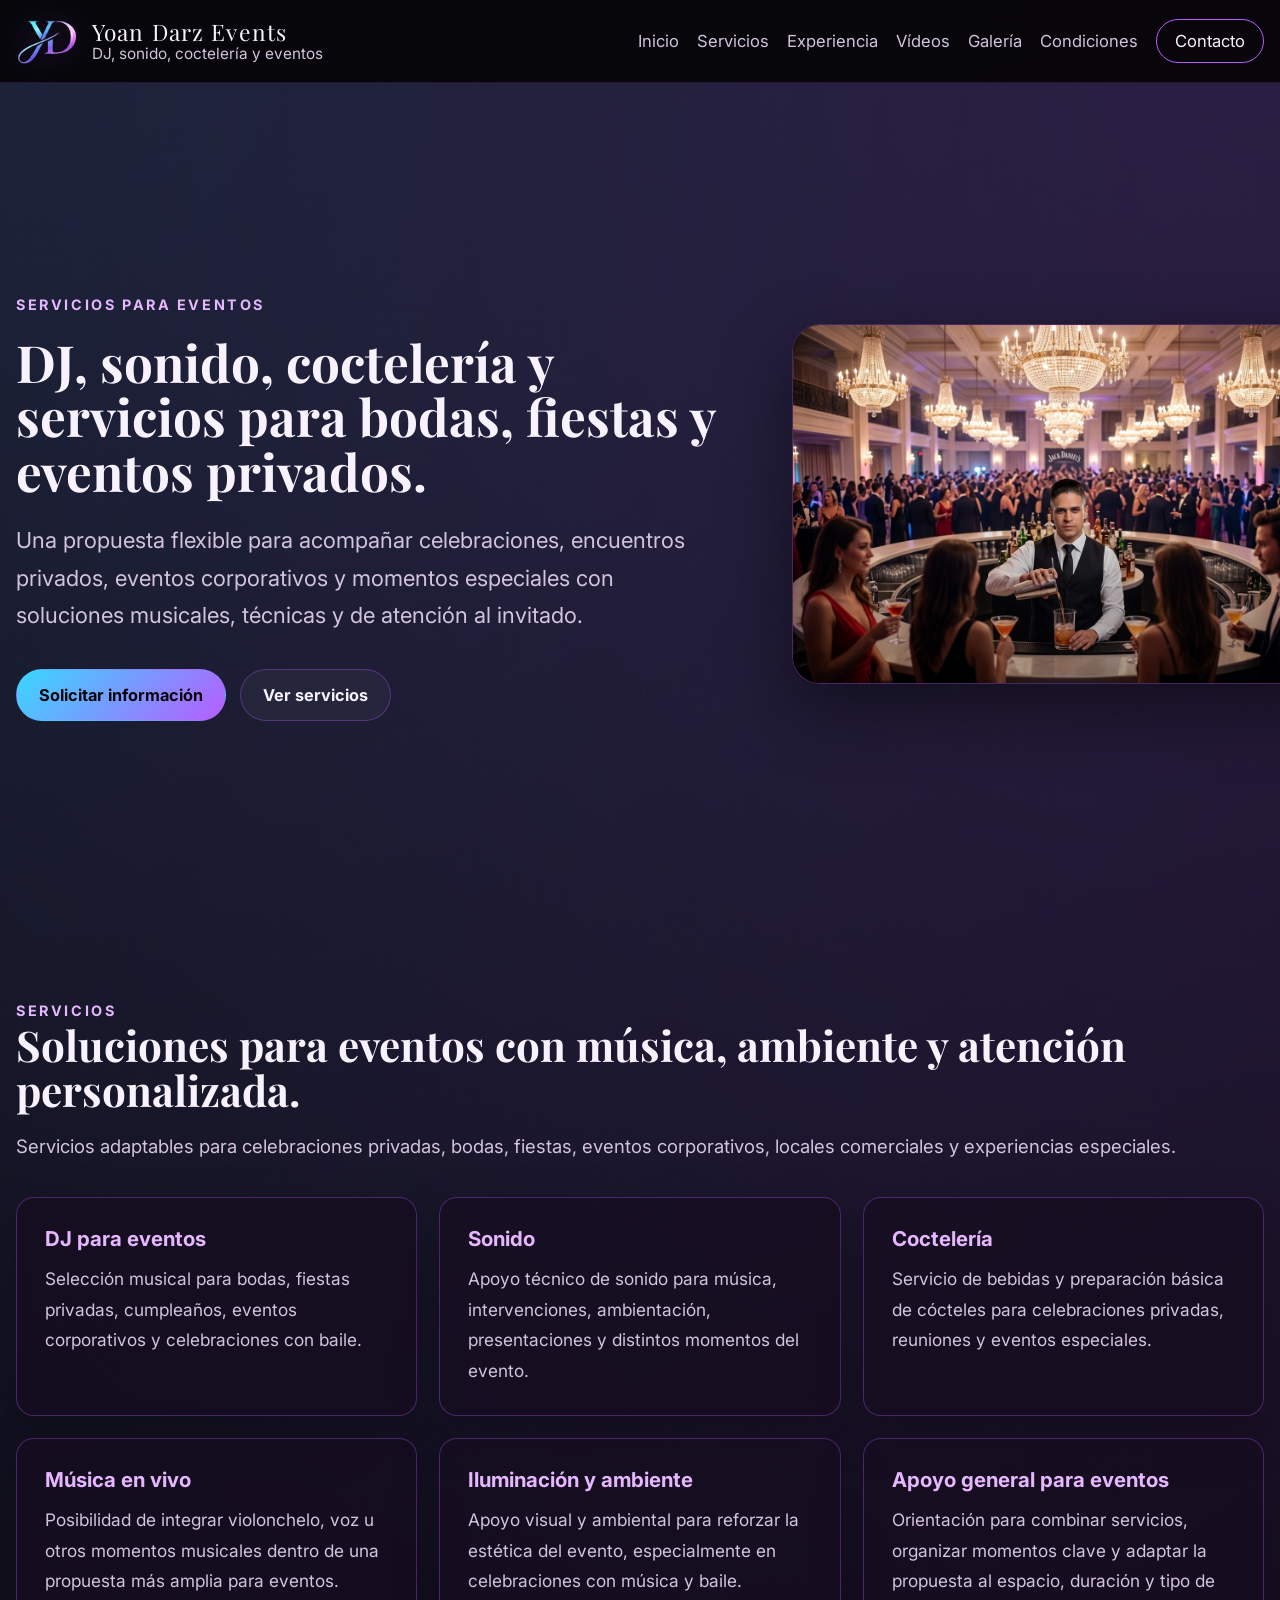
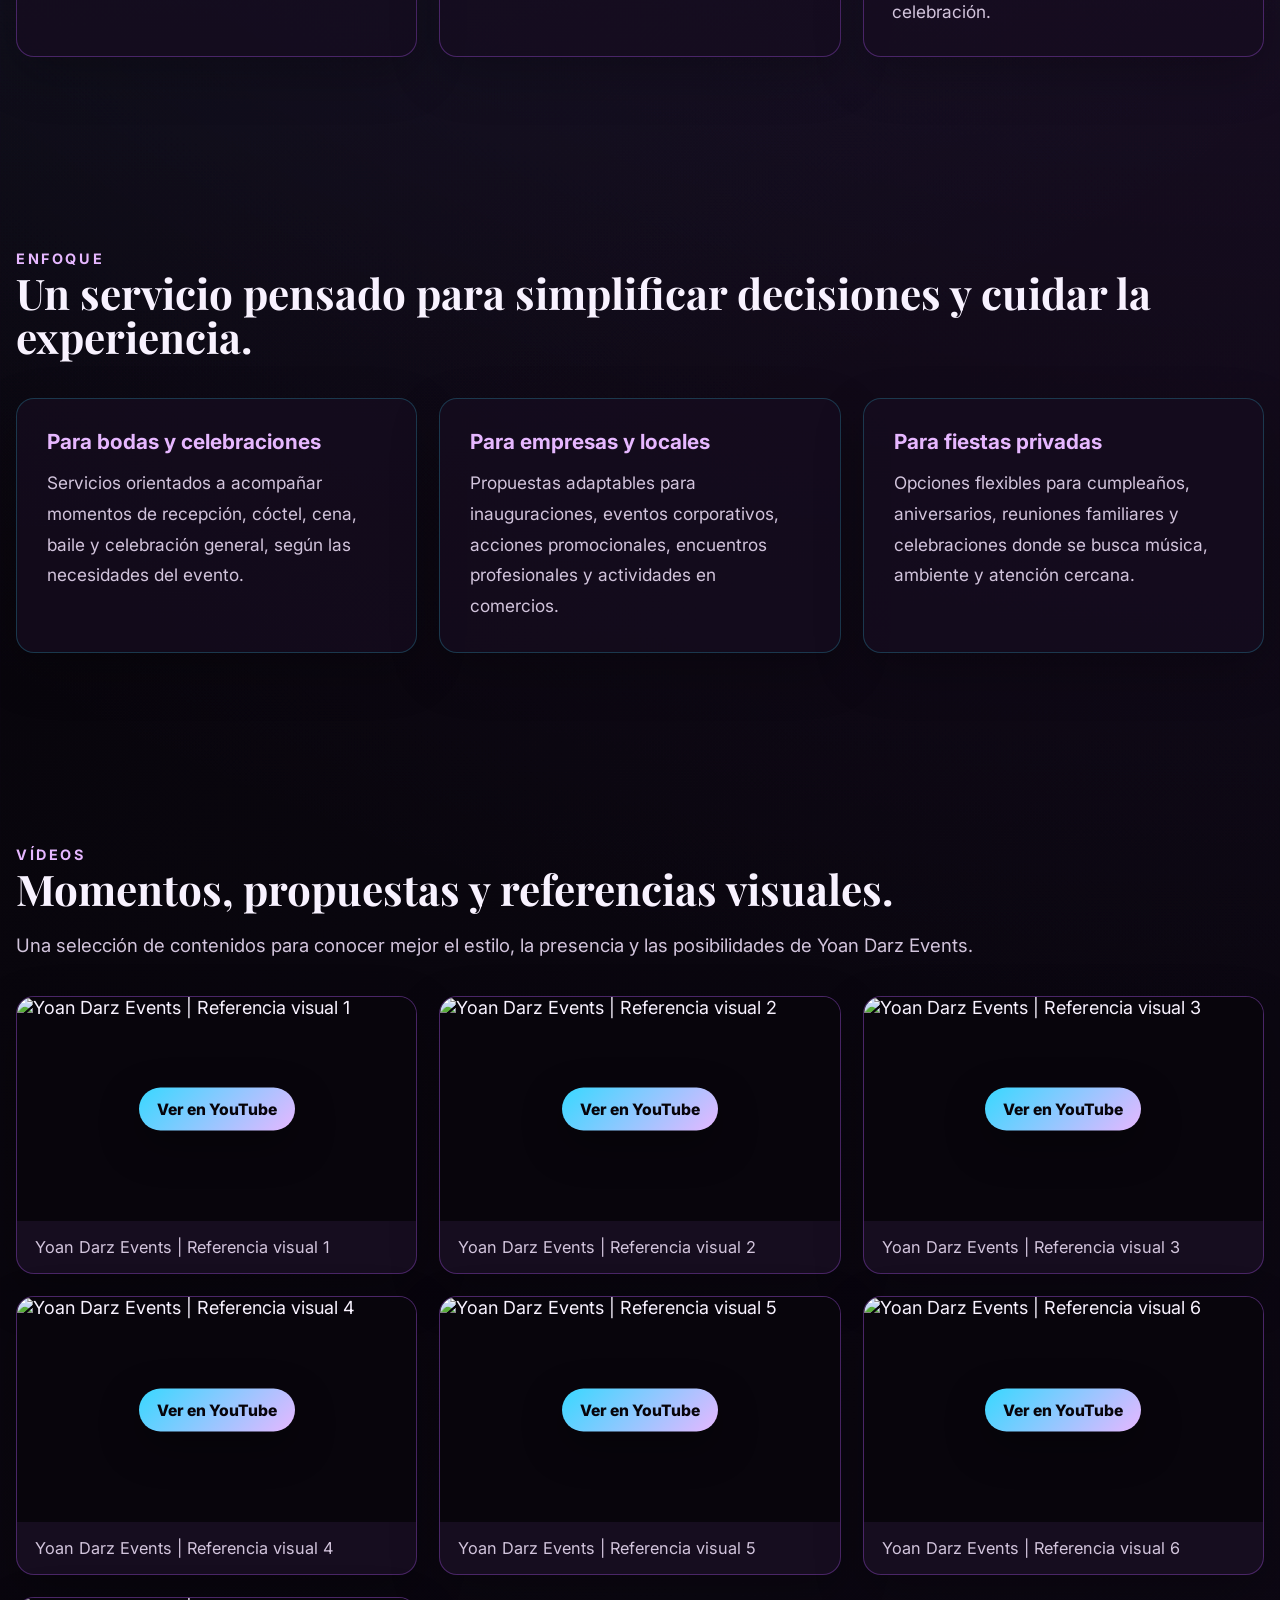
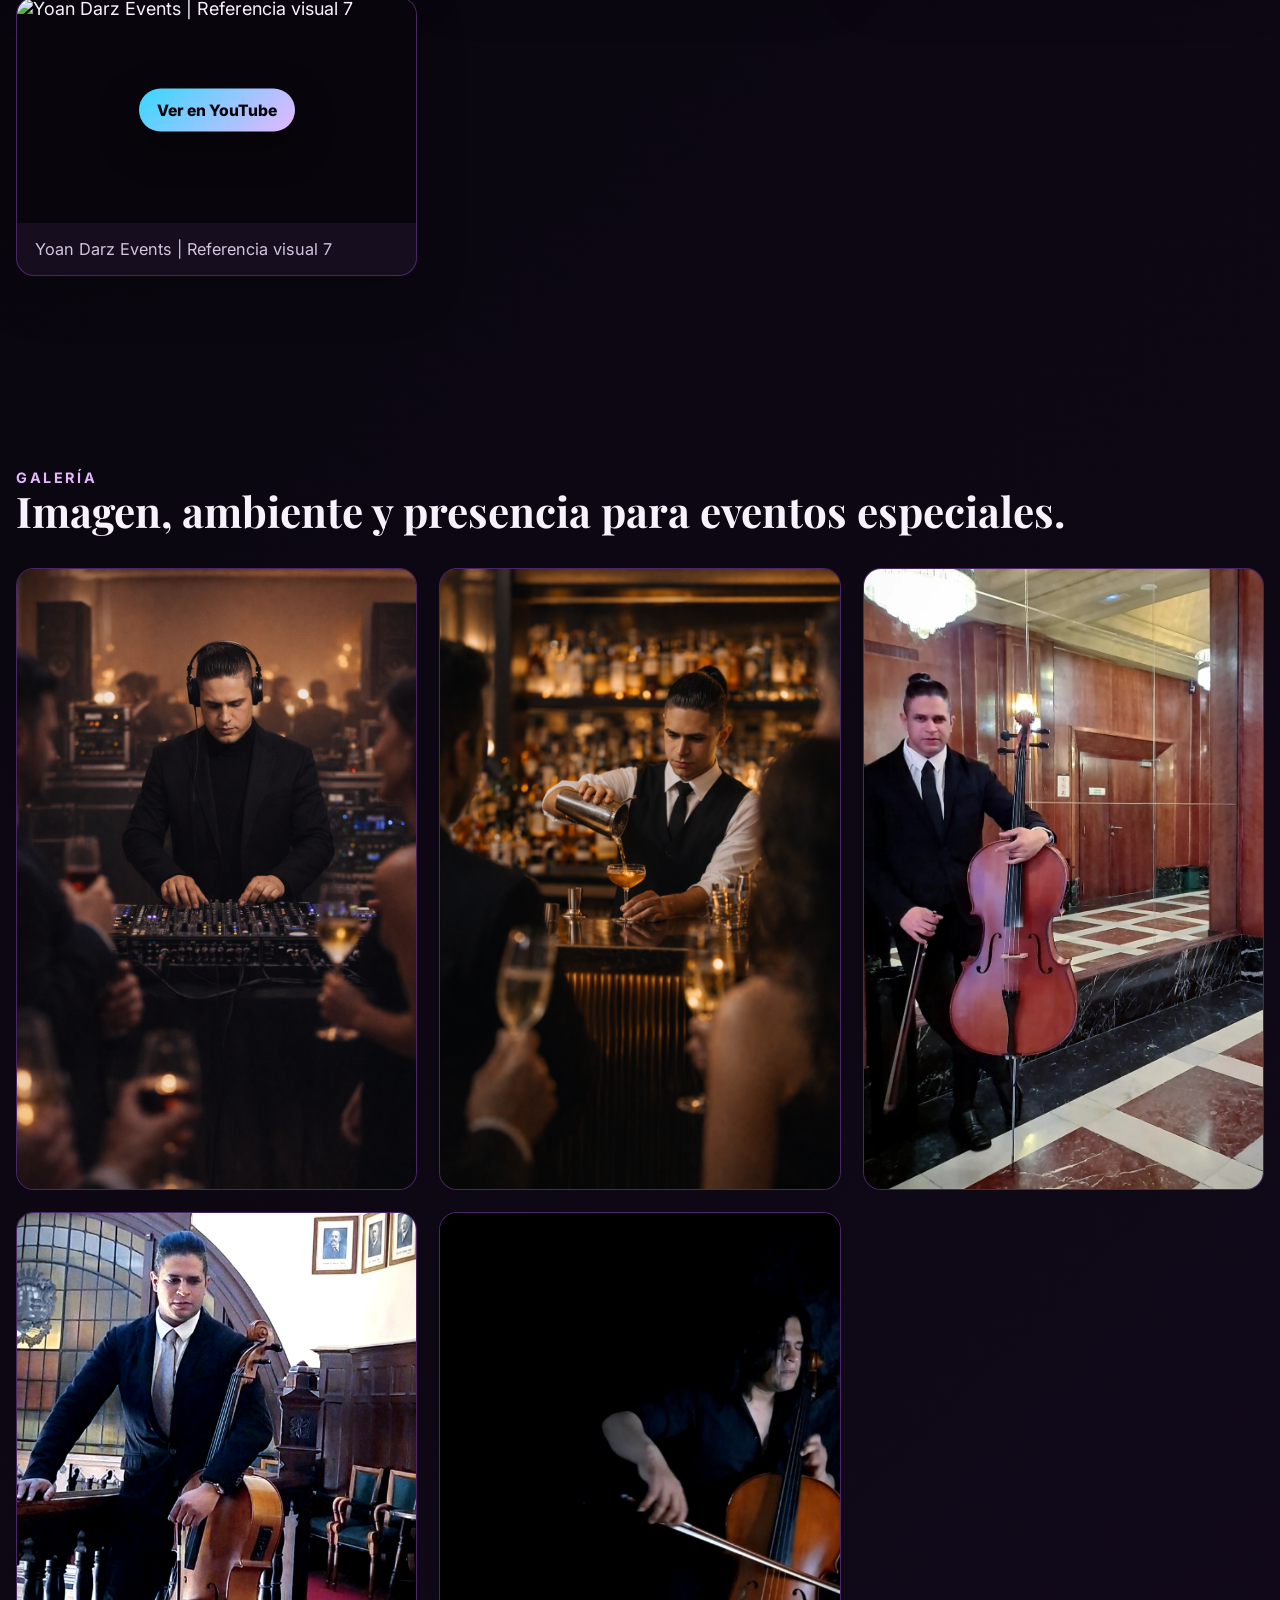
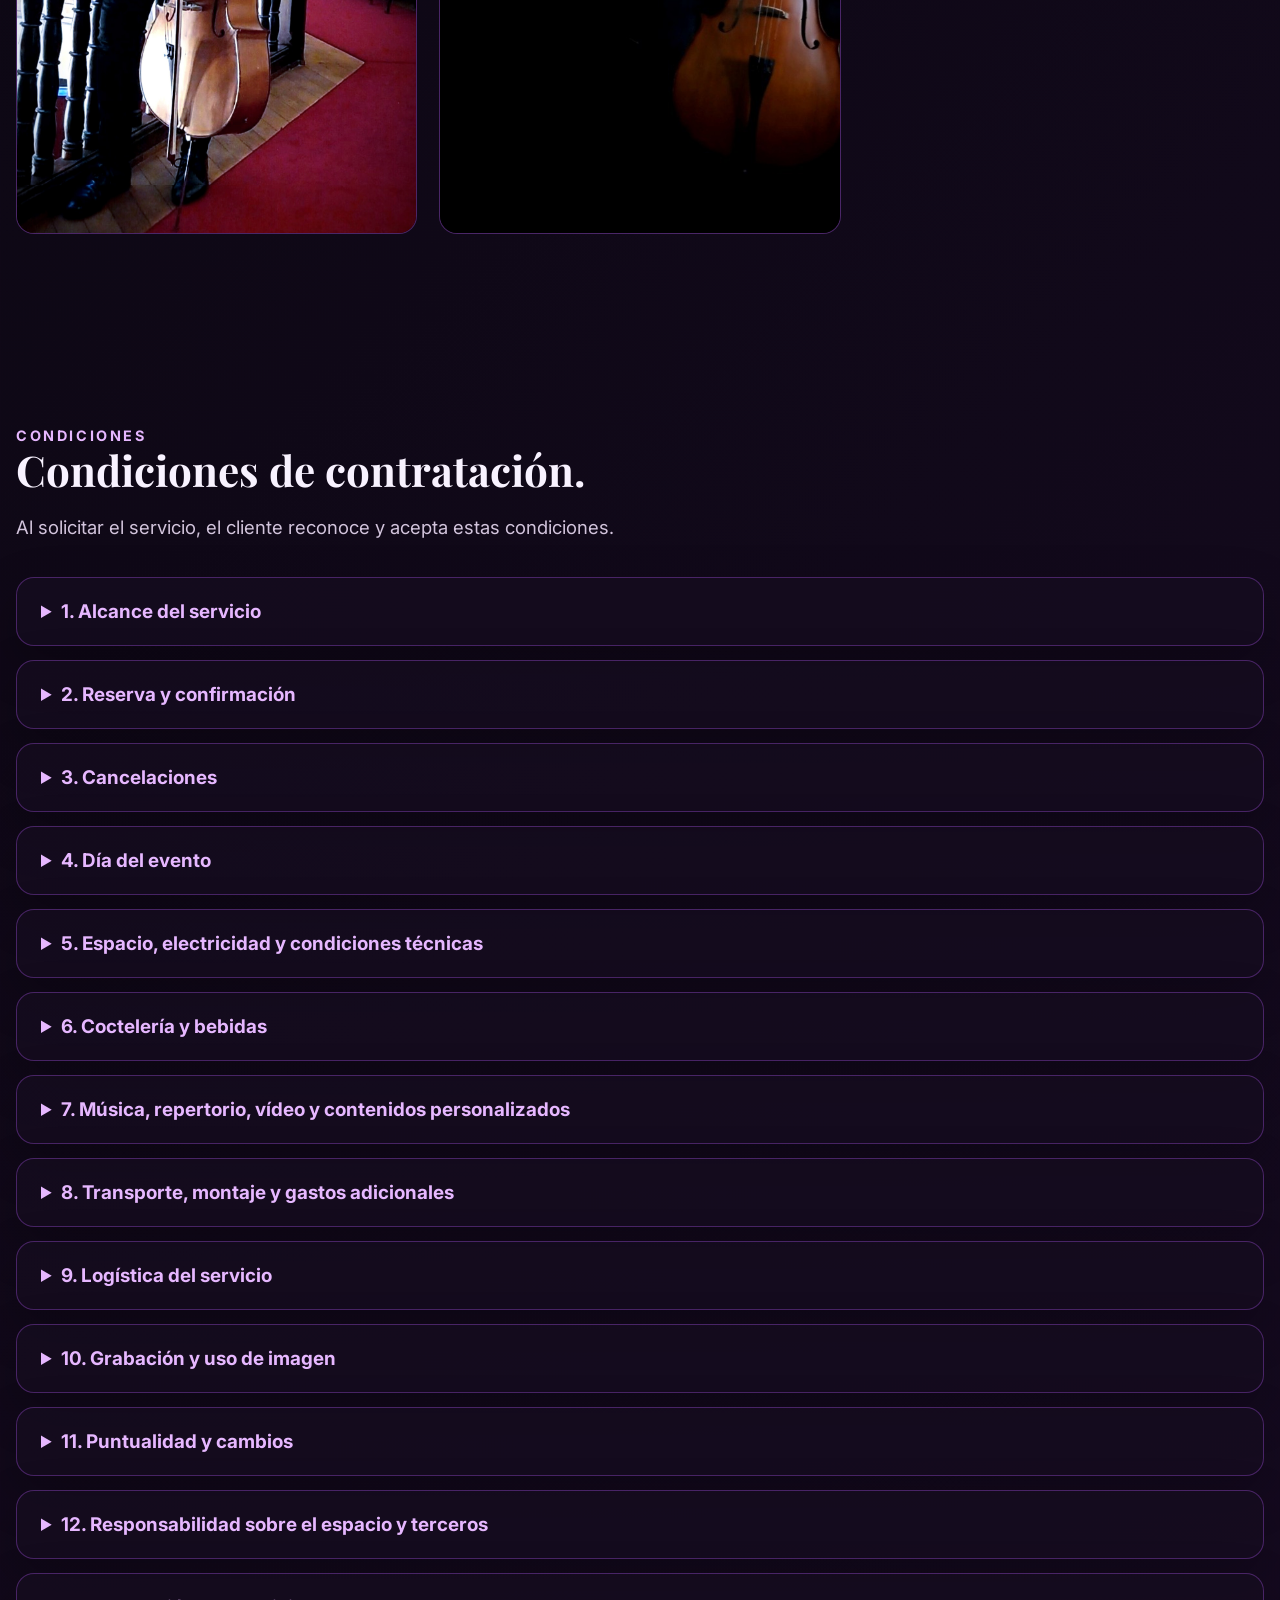
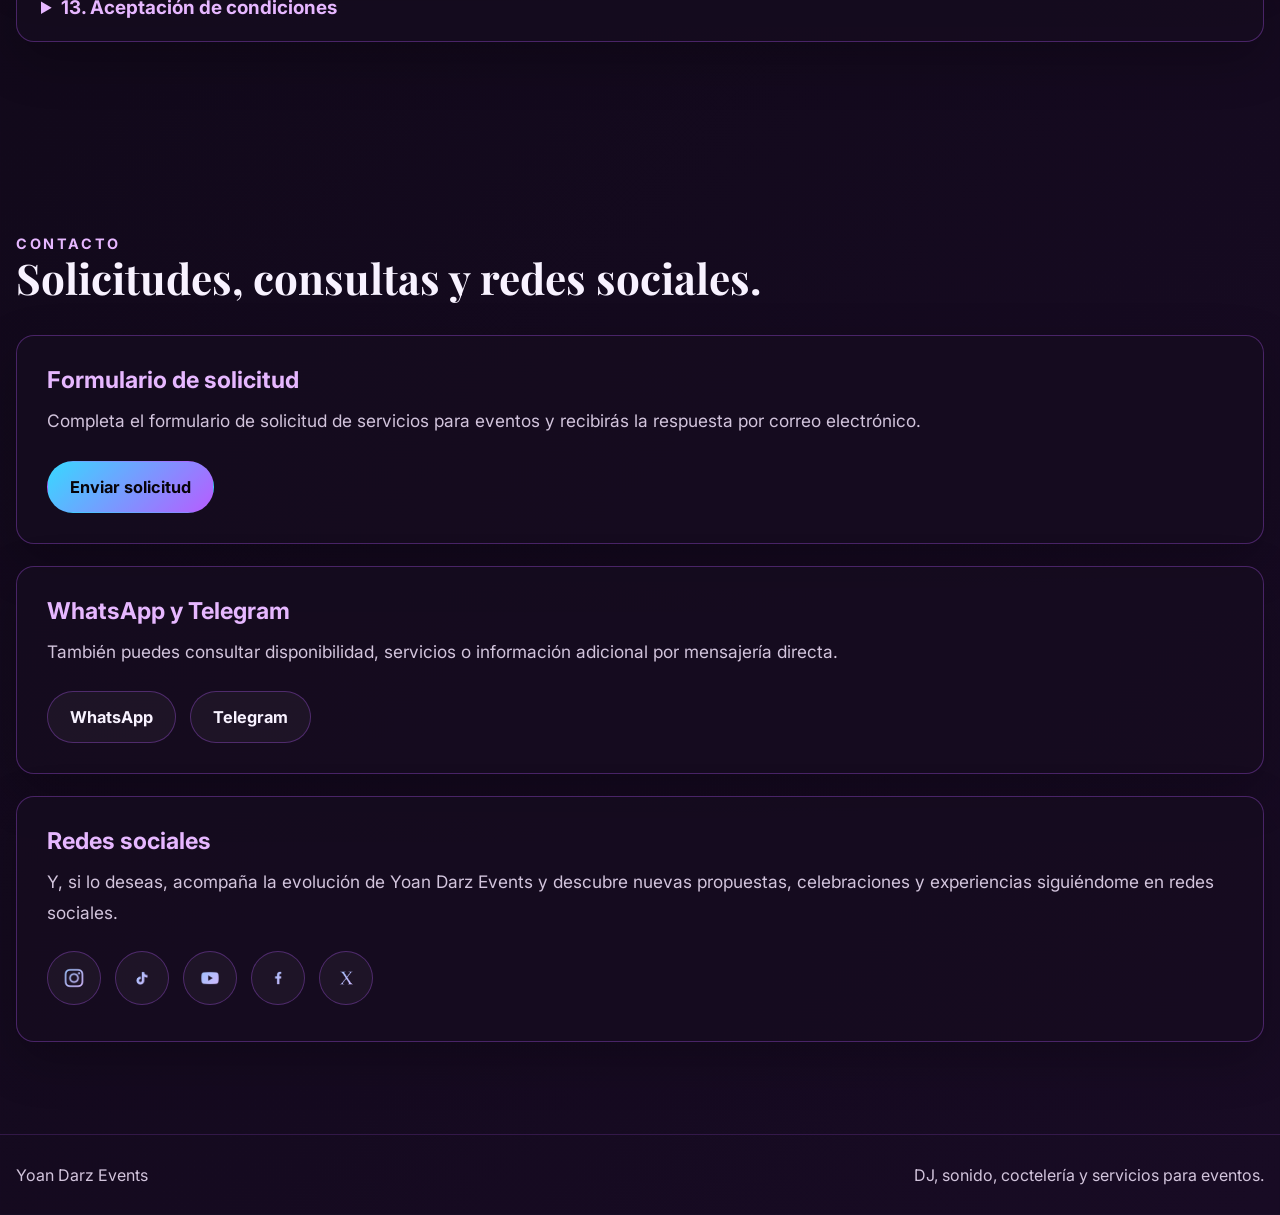
==== events/index.html @ 2d22d85c "Add files via upload" ====
<!DOCTYPE html>
<html lang="es">
<head>
  <meta charset="UTF-8">
  <meta name="viewport" content="width=device-width, initial-scale=1.0">
  <title>Yoan Darz Events | DJ, sonido, coctelería y servicios para eventos</title>
  <meta name="description" content="Yoan Darz Events: DJ, sonido, coctelería, música en vivo y servicios para bodas, fiestas y eventos privados.">

  <link rel="preconnect" href="https://fonts.googleapis.com">
  <link rel="preconnect" href="https://fonts.gstatic.com" crossorigin>
  <link href="https://fonts.googleapis.com/css2?family=Inter:wght@400;500;700;800&family=Playfair+Display:wght@600;700&display=swap" rel="stylesheet">

  <link rel="stylesheet" href="../assets/css/events.css">
</head>

<body>
  <header class="site-header">
    <div class="header-inner">
      <a class="brand-link" href="#inicio" aria-label="Ir al inicio">
        <img class="brand-logo" src="../assets/img/logos/logo-events-symbol.png" alt="Logo Yoan Darz Events">
        <span class="brand-text">
          <span class="brand-name">Yoan Darz Events</span>
          <span class="brand-subtitle">DJ, sonido, coctelería y eventos</span>
        </span>
      </a>

      <button class="menu-button" type="button" data-menu-button aria-expanded="false" aria-label="Abrir menú">
        Menú
      </button>

      <nav class="main-nav" data-main-nav aria-label="Navegación principal">
        <a href="#inicio">Inicio</a>
        <a href="#servicios">Servicios</a>
        <a href="#experiencia">Experiencia</a>
        <a href="#videos">Vídeos</a>
        <a href="#galeria">Galería</a>
        <a href="#condiciones">Condiciones</a>
        <a class="nav-cta" href="#contacto">Contacto</a>
      </nav>
    </div>
  </header>

  <main>
    <section class="hero" id="inicio">
      <div class="hero-inner">
        <div class="hero-content">
          <p class="kicker">Servicios para eventos</p>
          <h1>DJ, sonido, coctelería y servicios para bodas, fiestas y eventos privados.</h1>
          <p class="hero-lead">
            Una propuesta flexible para acompañar celebraciones, encuentros privados, eventos corporativos y momentos especiales con soluciones musicales, técnicas y de atención al invitado.
          </p>

          <div class="hero-actions">
            <a class="button button-primary" href="#contacto">Solicitar información</a>
            <a class="button" href="#servicios">Ver servicios</a>
          </div>
        </div>

        <figure class="hero-card">
          <img src="../assets/img/events/hero-events.jpg" alt="Yoan Darz Events en una presentación para eventos">
        </figure>
      </div>
    </section>

    <section class="section" id="servicios">
      <div class="section-inner">
        <div class="section-header section-header-wide">
          <p class="kicker">Servicios</p>
          <h2 class="section-title">Soluciones para eventos con música, ambiente y atención personalizada.</h2>
          <p class="section-lead">
            Servicios adaptables para celebraciones privadas, bodas, fiestas, eventos corporativos, locales comerciales y experiencias especiales.
          </p>
        </div>

        <div class="services-grid">
          <article class="card">
            <h3>DJ para eventos</h3>
            <p>Selección musical para bodas, fiestas privadas, cumpleaños, eventos corporativos y celebraciones con baile.</p>
          </article>

          <article class="card">
            <h3>Sonido</h3>
            <p>Apoyo técnico de sonido para música, intervenciones, ambientación, presentaciones y distintos momentos del evento.</p>
          </article>

          <article class="card">
            <h3>Coctelería</h3>
            <p>Servicio de bebidas y preparación básica de cócteles para celebraciones privadas, reuniones y eventos especiales.</p>
          </article>

          <article class="card">
            <h3>Música en vivo</h3>
            <p>Posibilidad de integrar violonchelo, voz u otros momentos musicales dentro de una propuesta más amplia para eventos.</p>
          </article>

          <article class="card">
            <h3>Iluminación y ambiente</h3>
            <p>Apoyo visual y ambiental para reforzar la estética del evento, especialmente en celebraciones con música y baile.</p>
          </article>

          <article class="card">
            <h3>Apoyo general para eventos</h3>
            <p>Orientación para combinar servicios, organizar momentos clave y adaptar la propuesta al espacio, duración y tipo de celebración.</p>
          </article>
        </div>
      </div>
    </section>

    <section class="section" id="experiencia">
      <div class="section-inner">
        <div class="experience-layout">
          <div class="section-header section-header-wide">
            <p class="kicker">Enfoque</p>
            <h2 class="section-title">Un servicio pensado para simplificar decisiones y cuidar la experiencia.</h2>
          </div>

          <div class="experience-grid">
            <article class="experience-panel">
              <h3>Para bodas y celebraciones</h3>
              <p>
                Servicios orientados a acompañar momentos de recepción, cóctel, cena, baile y celebración general, según las necesidades del evento.
              </p>
            </article>

            <article class="experience-panel">
              <h3>Para empresas y locales</h3>
              <p>
                Propuestas adaptables para inauguraciones, eventos corporativos, acciones promocionales, encuentros profesionales y actividades en comercios.
              </p>
            </article>

            <article class="experience-panel">
              <h3>Para fiestas privadas</h3>
              <p>
                Opciones flexibles para cumpleaños, aniversarios, reuniones familiares y celebraciones donde se busca música, ambiente y atención cercana.
              </p>
            </article>
          </div>
        </div>
      </div>
    </section>

    <section class="section" id="videos">
      <div class="section-inner">
        <div class="section-header section-header-wide">
          <p class="kicker">Vídeos</p>
          <h2 class="section-title">Momentos, propuestas y referencias visuales.</h2>
          <p class="section-lead">
            Una selección de contenidos para conocer mejor el estilo, la presencia y las posibilidades de Yoan Darz Events.
          </p>
        </div>

        <div class="video-grid" data-videos></div>
      </div>
    </section>

    <section class="section" id="galeria">
      <div class="section-inner">
        <div class="section-header section-header-wide">
          <p class="kicker">Galería</p>
          <h2 class="section-title">Imagen, ambiente y presencia para eventos especiales.</h2>
        </div>

        <div class="gallery-grid">
          <figure class="gallery-item">
            <img src="../assets/img/events/gallery-01.jpg" alt="Yoan Darz Events en evento o celebración">
          </figure>
          <figure class="gallery-item">
            <img src="../assets/img/events/gallery-02.jpg" alt="Yoan Darz Events en evento privado o corporativo">
          </figure>
          <figure class="gallery-item">
            <img src="../assets/img/events/gallery-03.jpg" alt="Servicio para eventos de Yoan Darz Events">
          </figure>
          <figure class="gallery-item">
            <img src="../assets/img/events/gallery-04.jpg" alt="Ambiente y servicios para celebraciones">
          </figure>
          <figure class="gallery-item">
            <img src="../assets/img/events/gallery-05.jpg" alt="Propuesta visual de Yoan Darz Events">
          </figure>
        </div>
      </div>
    </section>

    <section class="section" id="condiciones">
      <div class="section-inner">
        <div class="section-header section-header-wide">
          <p class="kicker">Condiciones</p>
          <h2 class="section-title">Condiciones de contratación.</h2>
          <p class="section-lead">
            Al solicitar el servicio, el cliente reconoce y acepta estas condiciones.
          </p>
        </div>

        <div class="conditions-list" data-conditions></div>
      </div>
    </section>

    <section class="section" id="contacto">
      <div class="section-inner">
        <div class="section-header section-header-wide">
          <p class="kicker">Contacto</p>
          <h2 class="section-title">Solicitudes, consultas y redes sociales.</h2>
        </div>

        <div class="contact-grid">
          <article class="contact-panel">
            <h3>Formulario de solicitud</h3>
            <p>Completa el formulario de solicitud de servicios para eventos y recibirás la respuesta por correo electrónico.</p>
            <div class="contact-actions">
              <a class="button button-primary" href="#" data-form-link>Enviar solicitud</a>
            </div>
          </article>

          <article class="contact-panel">
            <h3>WhatsApp y Telegram</h3>
            <p>También puedes consultar disponibilidad, servicios o información adicional por mensajería directa.</p>
            <div class="contact-actions">
              <a class="button" href="#" data-whatsapp-link>WhatsApp</a>
              <a class="button" href="#" data-telegram-link>Telegram</a>
            </div>
          </article>

          <article class="contact-panel">
            <h3>Redes sociales</h3>
            <p>Y, si lo deseas, acompaña la evolución de Yoan Darz Events y descubre nuevas propuestas, celebraciones y experiencias siguiéndome en redes sociales.</p>
            <div class="social-links">
              <a class="social-link" href="#" data-social="instagram" aria-label="Instagram">
                <img src="../assets/img/icons/instagram-events.png" alt="Instagram">
              </a>
              <a class="social-link" href="#" data-social="tiktok" aria-label="TikTok">
                <img src="../assets/img/icons/tiktok-events.png" alt="TikTok">
              </a>
              <a class="social-link" href="#" data-social="youtube" aria-label="YouTube">
                <img src="../assets/img/icons/youtube-events.png" alt="YouTube">
              </a>
              <a class="social-link" href="#" data-social="facebook" aria-label="Facebook">
                <img src="../assets/img/icons/facebook-events.png" alt="Facebook">
              </a>
              <a class="social-link" href="#" data-social="x" aria-label="X">
                <img src="../assets/img/icons/x-events.png" alt="X">
              </a>
            </div>
          </article>
        </div>
      </div>
    </section>
  </main>

  <footer class="site-footer">
    <div class="footer-inner">
      <span>Yoan Darz Events</span>
      <span>DJ, sonido, coctelería y servicios para eventos.</span>
    </div>
  </footer>

  <script src="../assets/js/events.js"></script>
</body>
</html>
---- assets/css/events.css ----
:root {
  --bg-main: #050406;
  --bg-soft: #100915;
  --bg-card: #160d1f;
  --violet: #b75cff;
  --violet-soft: #e6b7ff;
  --cyan: #38d8ff;
  --text-main: #f8f2ff;
  --text-muted: #d2c4dc;
  --border-soft: rgba(183, 92, 255, 0.32);
  --border-cyan: rgba(56, 216, 255, 0.22);
  --shadow-soft: 0 24px 70px rgba(0, 0, 0, 0.48);
  --max-width: 1540px;
  --radius-large: 28px;
  --radius-medium: 18px;
  --radius-small: 12px;
  --header-height: 82px;
  --anchor-offset: 70px;
}

* {
  box-sizing: border-box;
}

html {
  scroll-behavior: smooth;
  scroll-padding-top: var(--anchor-offset);
}

body {
  margin: 0;
  font-family: "Inter", Arial, sans-serif;
  background:
    radial-gradient(circle at top right, rgba(183, 92, 255, 0.2), transparent 34%),
    radial-gradient(circle at top left, rgba(56, 216, 255, 0.12), transparent 28%),
    linear-gradient(135deg, #040305 0%, #0b0711 44%, #180b24 100%);
  color: var(--text-main);
  font-size: 18px;
}

body.menu-open {
  overflow: hidden;
}

section {
  scroll-margin-top: var(--anchor-offset);
}

#inicio {
  scroll-margin-top: 0;
}

a {
  color: inherit;
  text-decoration: none;
}

img {
  max-width: 100%;
  display: block;
}

figure {
  margin: 0;
}

button,
input,
select {
  font: inherit;
}

.site-header {
  position: sticky;
  top: 0;
  z-index: 50;
  background: rgba(5, 4, 6, 0.9);
  backdrop-filter: blur(18px);
  border-bottom: 1px solid rgba(183, 92, 255, 0.18);
}

.header-inner {
  width: min(var(--max-width), calc(100% - 32px));
  margin: 0 auto;
  min-height: var(--header-height);
  display: flex;
  align-items: center;
  justify-content: space-between;
  gap: 24px;
}

.brand-link {
  display: flex;
  align-items: center;
  gap: 14px;
}

.brand-logo {
  width: 62px;
  height: 62px;
  object-fit: contain;
  filter: drop-shadow(0 0 18px rgba(183, 92, 255, 0.36));
}

.brand-text {
  display: flex;
  flex-direction: column;
  line-height: 1.14;
}

.brand-name {
  font-family: "Playfair Display", Georgia, serif;
  font-size: 1.42rem;
  letter-spacing: 0.05em;
}

.brand-subtitle {
  font-size: 0.96rem;
  color: var(--text-muted);
}

.main-nav {
  display: flex;
  align-items: center;
  gap: 18px;
  font-size: 1.04rem;
  color: var(--text-muted);
}

.main-nav a {
  transition: color 0.2s ease;
  white-space: nowrap;
}

.main-nav a:hover {
  color: var(--violet-soft);
}

.nav-cta {
  padding: 11px 18px;
  border: 1px solid var(--violet);
  border-radius: 999px;
  color: var(--text-main);
}

.menu-button {
  display: none;
  background: transparent;
  border: 1px solid var(--border-soft);
  color: var(--text-main);
  border-radius: 999px;
  padding: 10px 15px;
  cursor: pointer;
  font-size: 1rem;
}

.hero {
  min-height: calc(100vh - var(--header-height));
  display: grid;
  align-items: center;
  padding: 88px 0 64px;
}

.hero-inner {
  width: min(var(--max-width), calc(100% - 32px));
  margin: 0 auto;
  display: grid;
  grid-template-columns: minmax(700px, 1.1fr) minmax(540px, 0.9fr);
  gap: 76px;
  align-items: center;
}

.hero-content {
  max-width: 940px;
}

.kicker {
  color: var(--violet-soft);
  text-transform: uppercase;
  letter-spacing: 0.18em;
  font-size: 0.9rem;
  font-weight: 700;
  line-height: 1.65;
  margin: 0;
  padding-top: 6px;
}

.hero h1,
.section-title {
  font-family: "Playfair Display", Georgia, serif;
  margin: 0;
  font-weight: 700;
  line-height: 1.06;
}

.hero h1 {
  margin-top: 18px;
  font-size: clamp(2.75rem, 4vw, 4.85rem);
  max-width: 980px;
}

.hero-lead {
  margin: 24px 0 0;
  color: var(--text-muted);
  font-size: clamp(1.16rem, 2vw, 1.38rem);
  line-height: 1.7;
  max-width: 790px;
}

.hero-actions,
.contact-actions {
  display: flex;
  flex-wrap: wrap;
  gap: 14px;
  margin-top: 34px;
}

.button {
  display: inline-flex;
  align-items: center;
  justify-content: center;
  min-height: 52px;
  padding: 14px 22px;
  border-radius: 999px;
  border: 1px solid var(--border-soft);
  background: rgba(255, 255, 255, 0.04);
  color: var(--text-main);
  font-weight: 700;
  font-size: 1.02rem;
  transition: transform 0.2s ease, border-color 0.2s ease, background 0.2s ease;
}

.button:hover {
  transform: translateY(-2px);
  border-color: var(--violet);
  background: rgba(183, 92, 255, 0.12);
}

.button-primary {
  background: linear-gradient(135deg, var(--cyan), var(--violet));
  color: #07040a;
  border-color: transparent;
}

.button-primary:hover {
  background: linear-gradient(135deg, #79e8ff, var(--violet-soft));
}

.hero-card {
  position: relative;
  border: 1px solid var(--border-soft);
  border-radius: var(--radius-large);
  overflow: hidden;
  box-shadow: var(--shadow-soft);
  background: var(--bg-card);
  width: 100%;
  max-width: 790px;
  justify-self: end;
  margin: 0;
}

.hero-card img {
  width: 100%;
  height: auto;
  object-fit: contain;
  object-position: center center;
  background: #08050c;
}

.hero-card::after {
  content: "";
  position: absolute;
  inset: 0;
  background: linear-gradient(180deg, transparent 45%, rgba(0, 0, 0, 0.35));
  pointer-events: none;
}

.section {
  padding: 92px 0;
}

.section-inner {
  width: min(var(--max-width), calc(100% - 32px));
  margin: 0 auto;
}

.section-header {
  max-width: 1120px;
  margin-bottom: 34px;
}

.section-header-wide {
  max-width: 1320px;
}

.section-title {
  font-size: clamp(2.05rem, 3.3vw, 3.25rem);
}

.section-lead {
  margin: 18px 0 0;
  color: var(--text-muted);
  line-height: 1.75;
  font-size: 1.16rem;
}

.services-grid,
.gallery-grid,
.video-grid,
.contact-grid,
.experience-grid {
  display: grid;
  gap: 22px;
}

.services-grid {
  grid-template-columns: repeat(3, 1fr);
}

.card,
.experience-panel,
.contact-panel,
.condition-item {
  background: rgba(22, 13, 31, 0.74);
  border: 1px solid var(--border-soft);
  border-radius: var(--radius-medium);
  box-shadow: 0 18px 50px rgba(0, 0, 0, 0.24);
}

.card {
  padding: 28px;
}

.card h3,
.experience-panel h3,
.contact-panel h3 {
  margin: 0;
  color: var(--violet-soft);
}

.card h3 {
  font-size: 1.28rem;
}

.card p,
.experience-panel p,
.contact-panel p,
.condition-item p {
  color: var(--text-muted);
  line-height: 1.78;
  font-size: 1.08rem;
}

.card p {
  margin: 13px 0 0;
}

.experience-layout {
  display: grid;
  gap: 4px;
}

.experience-grid {
  grid-template-columns: repeat(3, 1fr);
}

.experience-panel {
  padding: 30px;
  border-color: var(--border-cyan);
}

.experience-panel h3 {
  font-size: 1.3rem;
}

.experience-panel p {
  margin: 14px 0 0;
}

.video-grid {
  grid-template-columns: repeat(3, 1fr);
}

.video-card {
  border-radius: var(--radius-medium);
  overflow: hidden;
  border: 1px solid var(--border-soft);
  background: var(--bg-card);
  box-shadow: 0 18px 50px rgba(0, 0, 0, 0.24);
}

.video-card a {
  display: block;
}

.video-thumb {
  position: relative;
  aspect-ratio: 16 / 9;
  background: #08050c;
  overflow: hidden;
}

.video-thumb img {
  width: 100%;
  height: 100%;
  object-fit: cover;
}

.video-thumb::after {
  content: "Ver en YouTube";
  position: absolute;
  left: 50%;
  top: 50%;
  transform: translate(-50%, -50%);
  color: #07040a;
  background: linear-gradient(135deg, var(--cyan), var(--violet-soft));
  padding: 12px 18px;
  border-radius: 999px;
  font-weight: 800;
  font-size: 0.98rem;
  box-shadow: 0 14px 40px rgba(0, 0, 0, 0.36);
}

.video-title {
  display: block;
  padding: 16px 18px;
  color: var(--text-muted);
  font-size: 1.02rem;
}

.gallery-grid {
  grid-template-columns: repeat(3, 1fr);
}

.gallery-item {
  border-radius: var(--radius-medium);
  overflow: hidden;
  border: 1px solid var(--border-soft);
  background: var(--bg-card);
}

.gallery-item img {
  width: 100%;
  height: 620px;
  object-fit: cover;
  object-position: center top;
  transition: transform 0.35s ease;
}

.gallery-item:hover img {
  transform: scale(1.04);
}

.conditions-list {
  display: grid;
  gap: 14px;
}

.condition-item {
  overflow: hidden;
}

.condition-item summary {
  cursor: pointer;
  padding: 22px 24px;
  color: var(--violet-soft);
  font-weight: 700;
  font-size: 1.18rem;
}

.condition-item p {
  margin: 0;
  padding: 0 24px 24px;
}

.contact-grid {
  grid-template-columns: 1fr;
}

.contact-panel {
  padding: 30px;
  overflow: visible;
}

.contact-panel h3 {
  margin-bottom: 12px;
  font-size: 1.45rem;
}

.contact-panel p {
  margin: 0;
}

.contact-actions {
  margin-top: 24px;
}

.social-links {
  display: flex;
  flex-wrap: wrap;
  gap: 14px;
  margin-top: 22px;
  padding-bottom: 6px;
}

.social-link {
  width: 54px;
  height: 54px;
  flex: 0 0 54px;
  display: inline-flex;
  align-items: center;
  justify-content: center;
  border-radius: 999px;
  border: 1px solid var(--border-soft);
  background: rgba(255, 255, 255, 0.04);
  transition: transform 0.2s ease, border-color 0.2s ease, background 0.2s ease;
}

.social-link:hover {
  transform: translateY(-2px);
  border-color: var(--violet);
  background: rgba(183, 92, 255, 0.12);
}

.social-link img {
  width: 28px;
  height: 28px;
  object-fit: contain;
}

.site-footer {
  border-top: 1px solid rgba(183, 92, 255, 0.18);
  padding: 30px 0;
  color: var(--text-muted);
}

.footer-inner {
  width: min(var(--max-width), calc(100% - 32px));
  margin: 0 auto;
  display: flex;
  justify-content: space-between;
  gap: 18px;
  flex-wrap: wrap;
  font-size: 1rem;
}

@media (max-width: 1260px) {
  .hero-inner {
    grid-template-columns: 1fr;
    gap: 36px;
  }

  .hero-content {
    max-width: 960px;
  }

  .hero h1 {
    max-width: 960px;
  }

  .hero-card {
    max-width: 100%;
    width: 100%;
    justify-self: center;
    margin: 0 auto;
  }
}

@media (max-width: 980px) {
  :root {
    --anchor-offset: 76px;
  }

  .main-nav {
    position: fixed;
    inset: var(--header-height) 16px auto 16px;
    display: none;
    flex-direction: column;
    align-items: stretch;
    gap: 0;
    padding: 14px;
    background: rgba(8, 5, 12, 0.97);
    border: 1px solid var(--border-soft);
    border-radius: var(--radius-medium);
    box-shadow: var(--shadow-soft);
  }

  .main-nav.is-open {
    display: flex;
  }

  .main-nav a {
    padding: 14px;
  }

  .menu-button {
    display: inline-flex;
  }

  .hero {
    min-height: auto;
    padding: 64px 0 52px;
  }

  .hero-content {
    max-width: 100%;
  }

  .hero h1 {
    max-width: 100%;
    font-size: clamp(2.45rem, 8vw, 4rem);
  }

  .hero-lead {
    max-width: 100%;
  }

  .services-grid,
  .video-grid,
  .gallery-grid,
  .experience-grid {
    grid-template-columns: repeat(2, 1fr);
  }

  .gallery-item img {
    height: 560px;
  }
}

@media (max-width: 640px) {
  :root {
    --anchor-offset: 78px;
  }

  body {
    font-size: 17px;
  }

  .header-inner {
    width: min(100% - 24px, var(--max-width));
  }

  .brand-logo {
    width: 54px;
    height: 54px;
  }

  .brand-name {
    font-size: 1.18rem;
  }

  .brand-subtitle {
    display: none;
  }

  .hero {
    padding: 70px 0 52px;
  }

  .hero-inner,
  .section-inner,
  .footer-inner {
    width: min(100% - 24px, var(--max-width));
  }

  .hero h1 {
    font-size: clamp(2.15rem, 10vw, 3.25rem);
    line-height: 1.08;
  }

  .kicker {
    font-size: 0.82rem;
    line-height: 1.7;
    padding-top: 4px;
  }

  .hero-card {
    width: 100%;
    max-width: 100%;
    justify-self: center;
    margin: 0 auto;
  }

  .hero-card img {
    width: 100%;
    height: auto;
    object-fit: contain;
    object-position: center center;
  }

  .section {
    padding: 68px 0;
  }

  .section-title {
    font-size: clamp(2rem, 9vw, 3rem);
  }

  .services-grid,
  .video-grid,
  .gallery-grid,
  .experience-grid {
    grid-template-columns: 1fr;
  }

  .gallery-item img {
    height: 520px;
  }

  .contact-actions {
    flex-direction: column;
  }

  .button {
    width: 100%;
  }
}
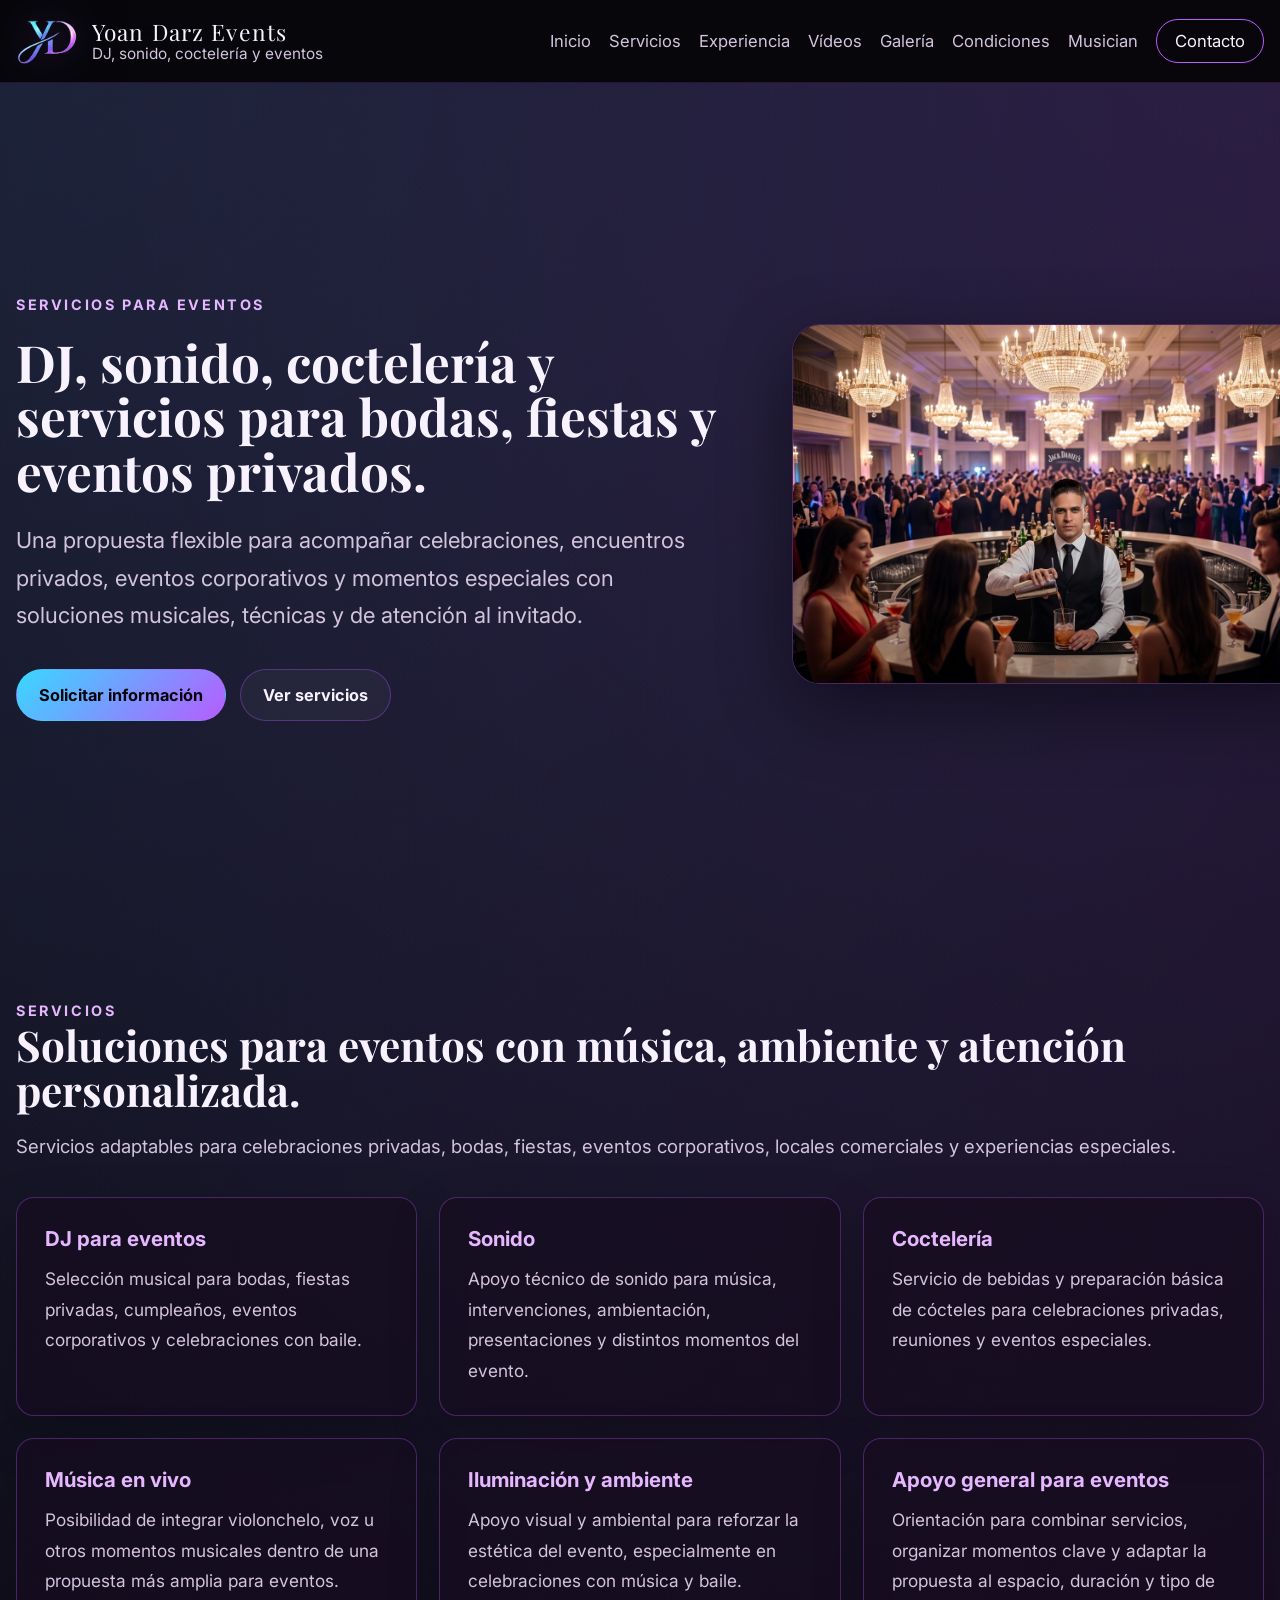
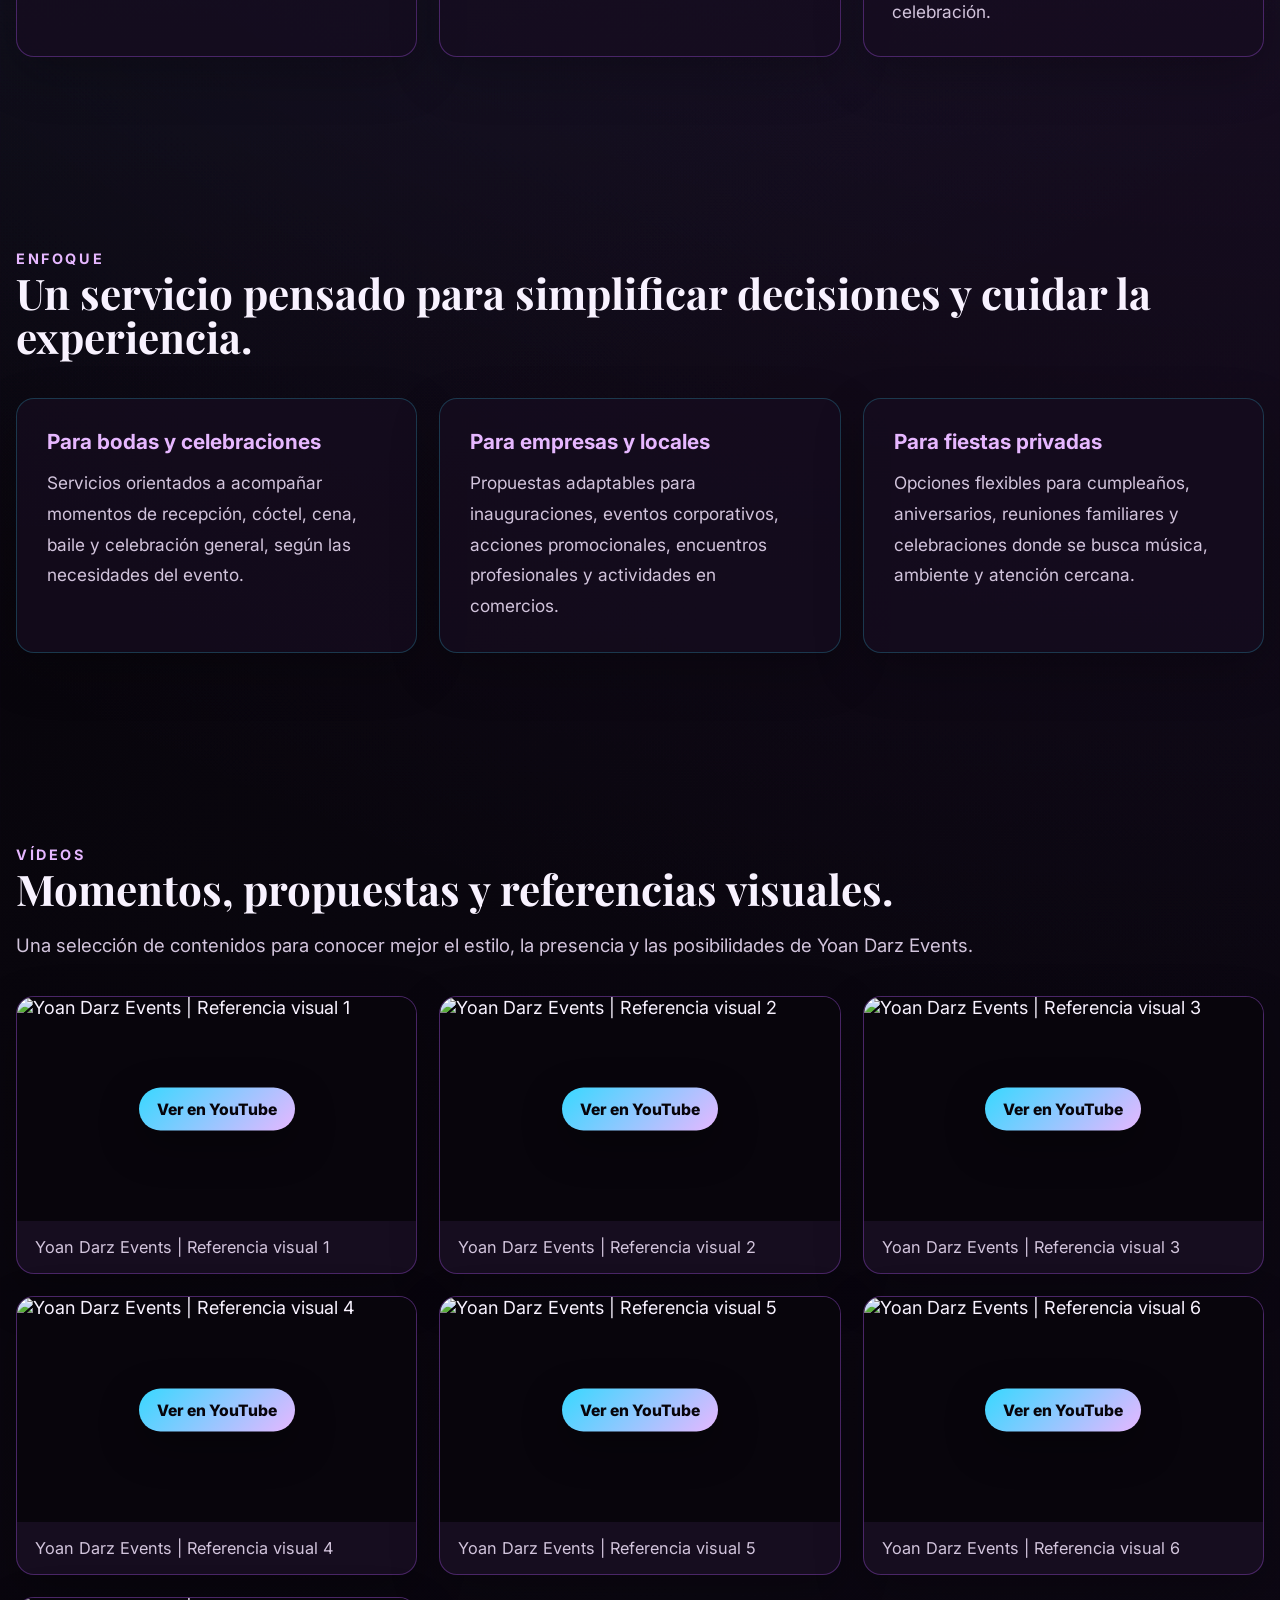
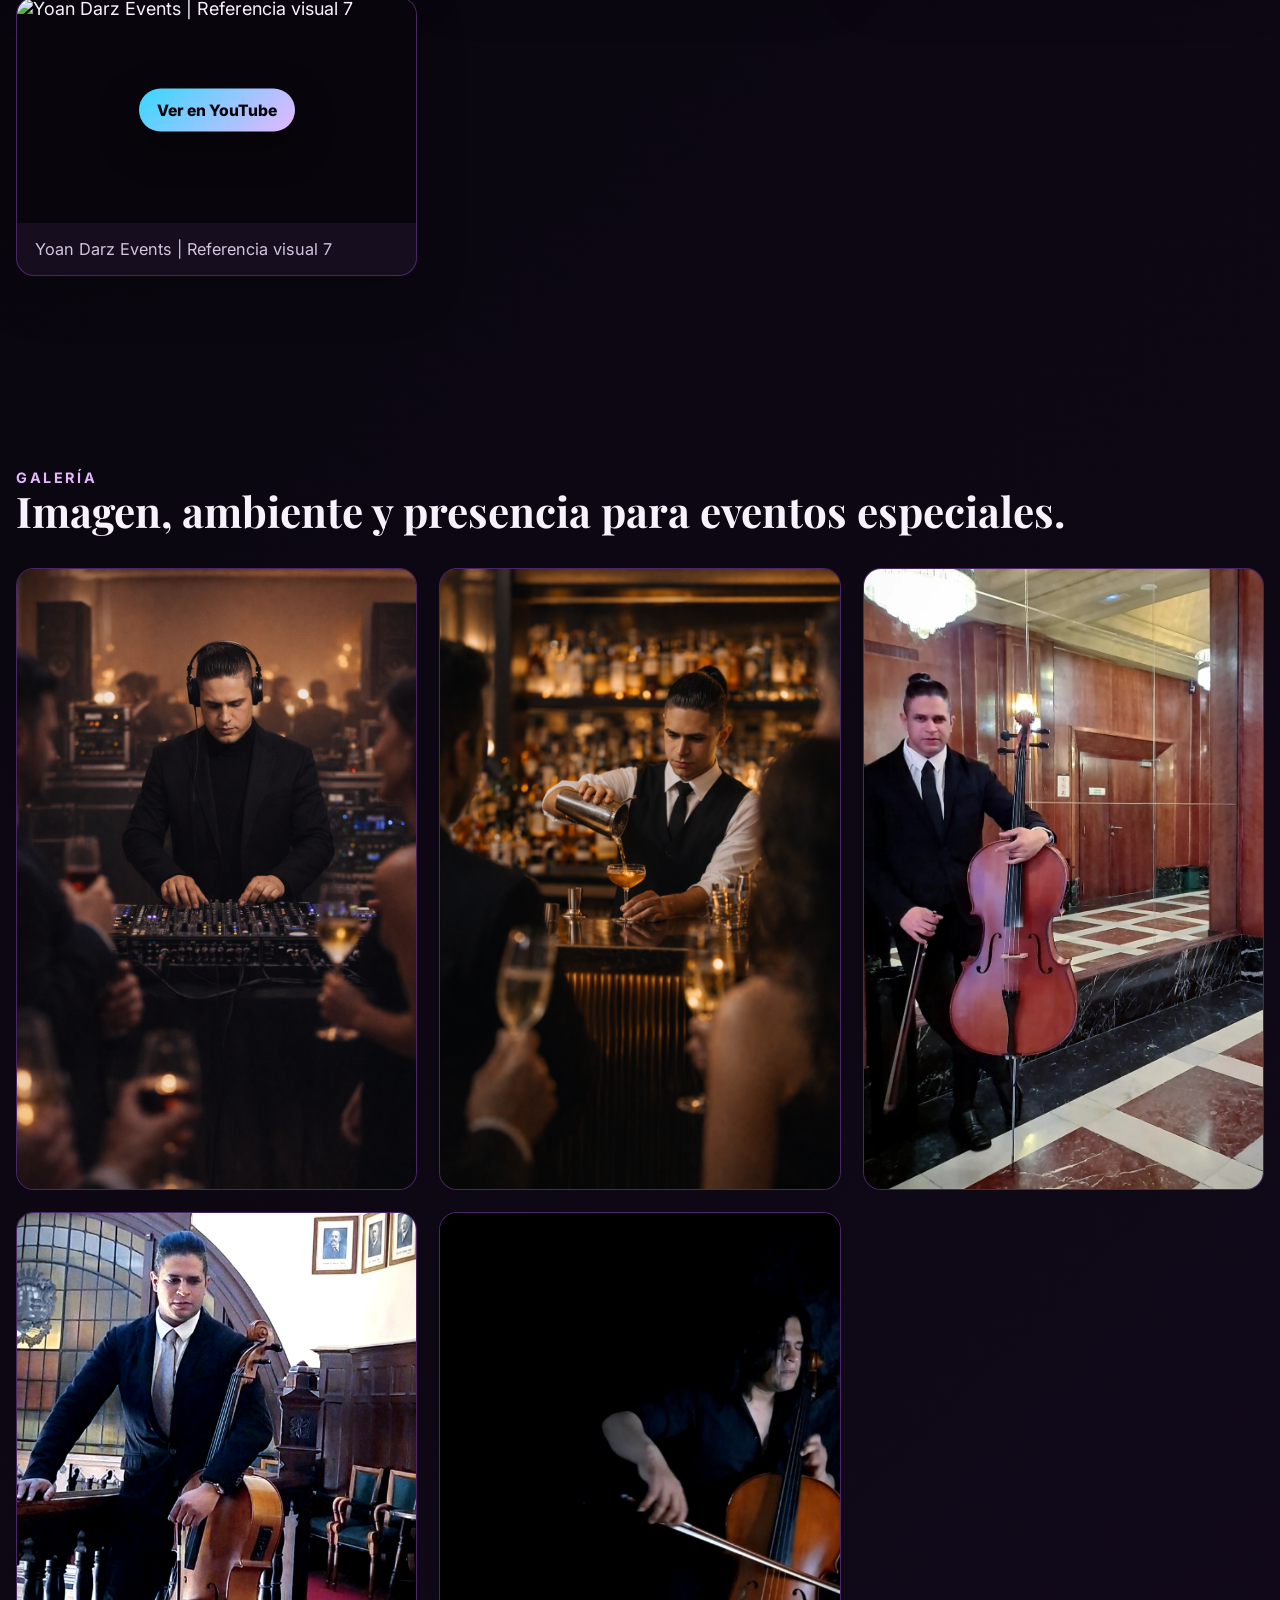
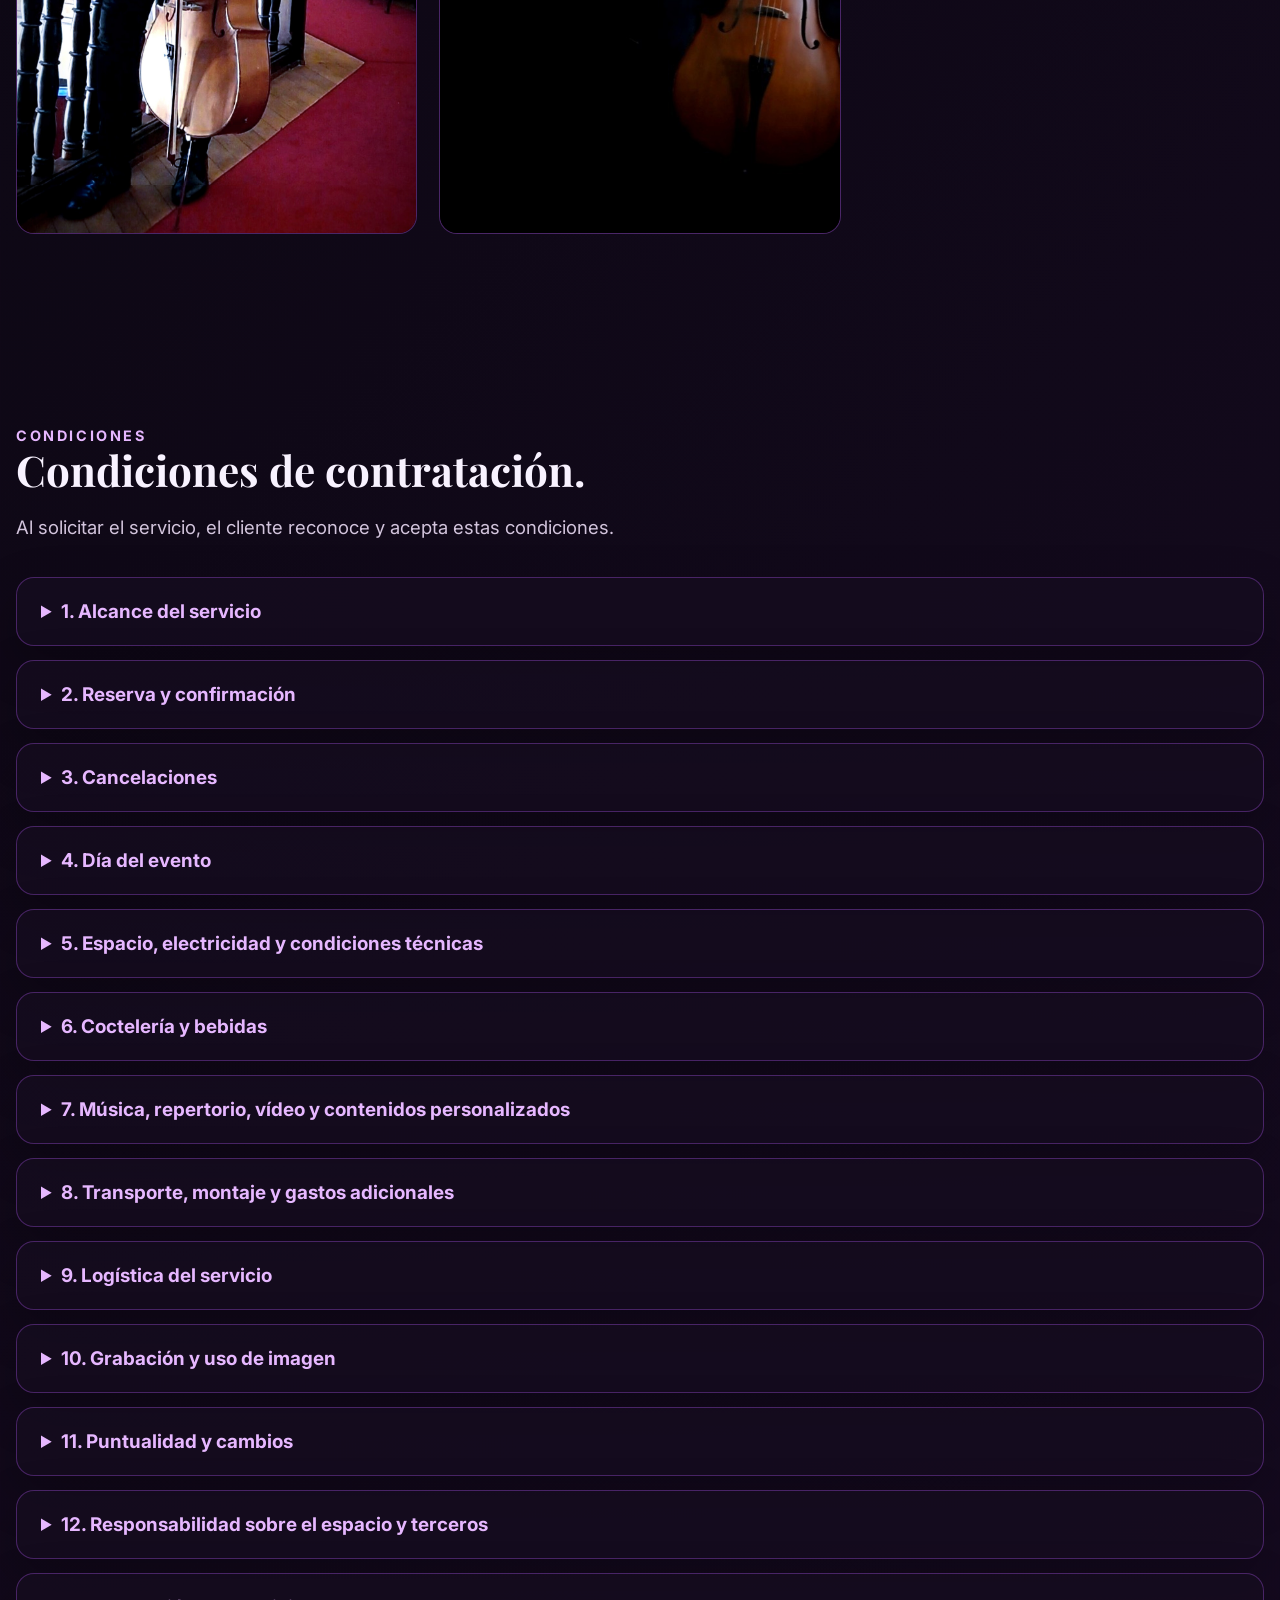
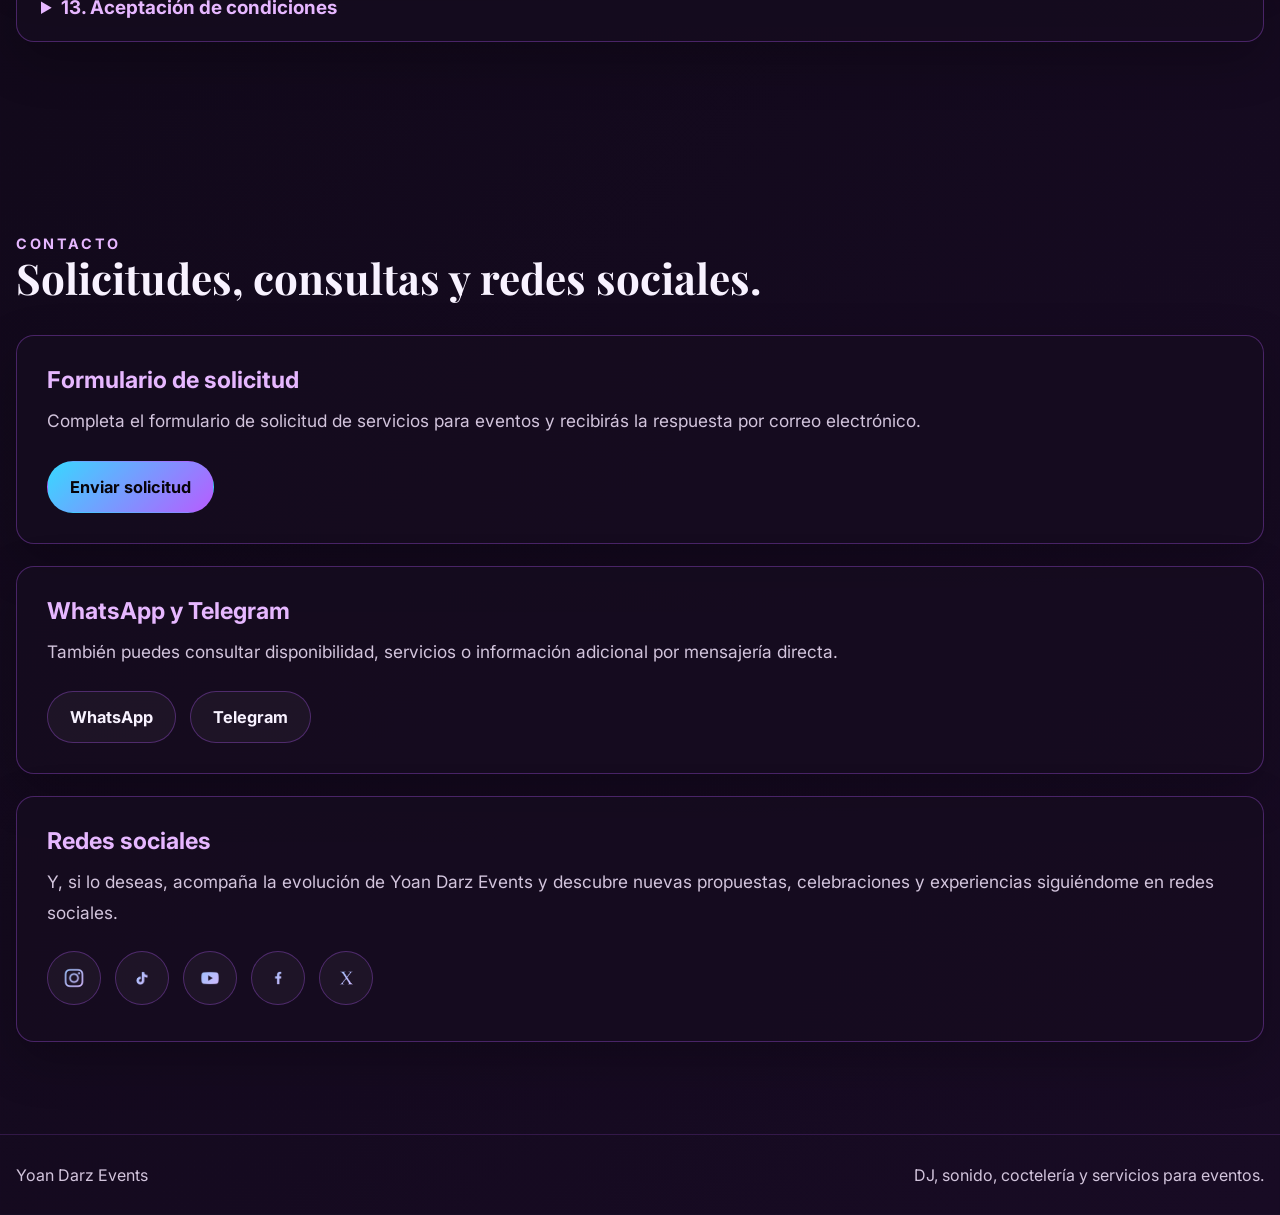
==== commit 4ddad807: "Add files via upload" ====
--- a/events/index.html
+++ b/events/index.html
@@ -1,258 +1,259 @@
-<!DOCTYPE html>
-<html lang="es">
-<head>
-  <meta charset="UTF-8">
-  <meta name="viewport" content="width=device-width, initial-scale=1.0">
-  <title>Yoan Darz Events | DJ, sonido, coctelería y servicios para eventos</title>
-  <meta name="description" content="Yoan Darz Events: DJ, sonido, coctelería, música en vivo y servicios para bodas, fiestas y eventos privados.">
-
-  <link rel="preconnect" href="https://fonts.googleapis.com">
-  <link rel="preconnect" href="https://fonts.gstatic.com" crossorigin>
-  <link href="https://fonts.googleapis.com/css2?family=Inter:wght@400;500;700;800&family=Playfair+Display:wght@600;700&display=swap" rel="stylesheet">
-
-  <link rel="stylesheet" href="../assets/css/events.css">
-</head>
-
-<body>
-  <header class="site-header">
-    <div class="header-inner">
-      <a class="brand-link" href="#inicio" aria-label="Ir al inicio">
-        <img class="brand-logo" src="../assets/img/logos/logo-events-symbol.png" alt="Logo Yoan Darz Events">
-        <span class="brand-text">
-          <span class="brand-name">Yoan Darz Events</span>
-          <span class="brand-subtitle">DJ, sonido, coctelería y eventos</span>
-        </span>
-      </a>
-
-      <button class="menu-button" type="button" data-menu-button aria-expanded="false" aria-label="Abrir menú">
-        Menú
-      </button>
-
-      <nav class="main-nav" data-main-nav aria-label="Navegación principal">
-        <a href="#inicio">Inicio</a>
-        <a href="#servicios">Servicios</a>
-        <a href="#experiencia">Experiencia</a>
-        <a href="#videos">Vídeos</a>
-        <a href="#galeria">Galería</a>
-        <a href="#condiciones">Condiciones</a>
-        <a class="nav-cta" href="#contacto">Contacto</a>
-      </nav>
-    </div>
-  </header>
-
-  <main>
-    <section class="hero" id="inicio">
-      <div class="hero-inner">
-        <div class="hero-content">
-          <p class="kicker">Servicios para eventos</p>
-          <h1>DJ, sonido, coctelería y servicios para bodas, fiestas y eventos privados.</h1>
-          <p class="hero-lead">
-            Una propuesta flexible para acompañar celebraciones, encuentros privados, eventos corporativos y momentos especiales con soluciones musicales, técnicas y de atención al invitado.
-          </p>
-
-          <div class="hero-actions">
-            <a class="button button-primary" href="#contacto">Solicitar información</a>
-            <a class="button" href="#servicios">Ver servicios</a>
-          </div>
-        </div>
-
-        <figure class="hero-card">
-          <img src="../assets/img/events/hero-events.jpg" alt="Yoan Darz Events en una presentación para eventos">
-        </figure>
-      </div>
-    </section>
-
-    <section class="section" id="servicios">
-      <div class="section-inner">
-        <div class="section-header section-header-wide">
-          <p class="kicker">Servicios</p>
-          <h2 class="section-title">Soluciones para eventos con música, ambiente y atención personalizada.</h2>
-          <p class="section-lead">
-            Servicios adaptables para celebraciones privadas, bodas, fiestas, eventos corporativos, locales comerciales y experiencias especiales.
-          </p>
-        </div>
-
-        <div class="services-grid">
-          <article class="card">
-            <h3>DJ para eventos</h3>
-            <p>Selección musical para bodas, fiestas privadas, cumpleaños, eventos corporativos y celebraciones con baile.</p>
-          </article>
-
-          <article class="card">
-            <h3>Sonido</h3>
-            <p>Apoyo técnico de sonido para música, intervenciones, ambientación, presentaciones y distintos momentos del evento.</p>
-          </article>
-
-          <article class="card">
-            <h3>Coctelería</h3>
-            <p>Servicio de bebidas y preparación básica de cócteles para celebraciones privadas, reuniones y eventos especiales.</p>
-          </article>
-
-          <article class="card">
-            <h3>Música en vivo</h3>
-            <p>Posibilidad de integrar violonchelo, voz u otros momentos musicales dentro de una propuesta más amplia para eventos.</p>
-          </article>
-
-          <article class="card">
-            <h3>Iluminación y ambiente</h3>
-            <p>Apoyo visual y ambiental para reforzar la estética del evento, especialmente en celebraciones con música y baile.</p>
-          </article>
-
-          <article class="card">
-            <h3>Apoyo general para eventos</h3>
-            <p>Orientación para combinar servicios, organizar momentos clave y adaptar la propuesta al espacio, duración y tipo de celebración.</p>
-          </article>
-        </div>
-      </div>
-    </section>
-
-    <section class="section" id="experiencia">
-      <div class="section-inner">
-        <div class="experience-layout">
-          <div class="section-header section-header-wide">
-            <p class="kicker">Enfoque</p>
-            <h2 class="section-title">Un servicio pensado para simplificar decisiones y cuidar la experiencia.</h2>
-          </div>
-
-          <div class="experience-grid">
-            <article class="experience-panel">
-              <h3>Para bodas y celebraciones</h3>
-              <p>
-                Servicios orientados a acompañar momentos de recepción, cóctel, cena, baile y celebración general, según las necesidades del evento.
-              </p>
-            </article>
-
-            <article class="experience-panel">
-              <h3>Para empresas y locales</h3>
-              <p>
-                Propuestas adaptables para inauguraciones, eventos corporativos, acciones promocionales, encuentros profesionales y actividades en comercios.
-              </p>
-            </article>
-
-            <article class="experience-panel">
-              <h3>Para fiestas privadas</h3>
-              <p>
-                Opciones flexibles para cumpleaños, aniversarios, reuniones familiares y celebraciones donde se busca música, ambiente y atención cercana.
-              </p>
-            </article>
-          </div>
-        </div>
-      </div>
-    </section>
-
-    <section class="section" id="videos">
-      <div class="section-inner">
-        <div class="section-header section-header-wide">
-          <p class="kicker">Vídeos</p>
-          <h2 class="section-title">Momentos, propuestas y referencias visuales.</h2>
-          <p class="section-lead">
-            Una selección de contenidos para conocer mejor el estilo, la presencia y las posibilidades de Yoan Darz Events.
-          </p>
-        </div>
-
-        <div class="video-grid" data-videos></div>
-      </div>
-    </section>
-
-    <section class="section" id="galeria">
-      <div class="section-inner">
-        <div class="section-header section-header-wide">
-          <p class="kicker">Galería</p>
-          <h2 class="section-title">Imagen, ambiente y presencia para eventos especiales.</h2>
-        </div>
-
-        <div class="gallery-grid">
-          <figure class="gallery-item">
-            <img src="../assets/img/events/gallery-01.jpg" alt="Yoan Darz Events en evento o celebración">
-          </figure>
-          <figure class="gallery-item">
-            <img src="../assets/img/events/gallery-02.jpg" alt="Yoan Darz Events en evento privado o corporativo">
-          </figure>
-          <figure class="gallery-item">
-            <img src="../assets/img/events/gallery-03.jpg" alt="Servicio para eventos de Yoan Darz Events">
-          </figure>
-          <figure class="gallery-item">
-            <img src="../assets/img/events/gallery-04.jpg" alt="Ambiente y servicios para celebraciones">
-          </figure>
-          <figure class="gallery-item">
-            <img src="../assets/img/events/gallery-05.jpg" alt="Propuesta visual de Yoan Darz Events">
-          </figure>
-        </div>
-      </div>
-    </section>
-
-    <section class="section" id="condiciones">
-      <div class="section-inner">
-        <div class="section-header section-header-wide">
-          <p class="kicker">Condiciones</p>
-          <h2 class="section-title">Condiciones de contratación.</h2>
-          <p class="section-lead">
-            Al solicitar el servicio, el cliente reconoce y acepta estas condiciones.
-          </p>
-        </div>
-
-        <div class="conditions-list" data-conditions></div>
-      </div>
-    </section>
-
-    <section class="section" id="contacto">
-      <div class="section-inner">
-        <div class="section-header section-header-wide">
-          <p class="kicker">Contacto</p>
-          <h2 class="section-title">Solicitudes, consultas y redes sociales.</h2>
-        </div>
-
-        <div class="contact-grid">
-          <article class="contact-panel">
-            <h3>Formulario de solicitud</h3>
-            <p>Completa el formulario de solicitud de servicios para eventos y recibirás la respuesta por correo electrónico.</p>
-            <div class="contact-actions">
-              <a class="button button-primary" href="#" data-form-link>Enviar solicitud</a>
-            </div>
-          </article>
-
-          <article class="contact-panel">
-            <h3>WhatsApp y Telegram</h3>
-            <p>También puedes consultar disponibilidad, servicios o información adicional por mensajería directa.</p>
-            <div class="contact-actions">
-              <a class="button" href="#" data-whatsapp-link>WhatsApp</a>
-              <a class="button" href="#" data-telegram-link>Telegram</a>
-            </div>
-          </article>
-
-          <article class="contact-panel">
-            <h3>Redes sociales</h3>
-            <p>Y, si lo deseas, acompaña la evolución de Yoan Darz Events y descubre nuevas propuestas, celebraciones y experiencias siguiéndome en redes sociales.</p>
-            <div class="social-links">
-              <a class="social-link" href="#" data-social="instagram" aria-label="Instagram">
-                <img src="../assets/img/icons/instagram-events.png" alt="Instagram">
-              </a>
-              <a class="social-link" href="#" data-social="tiktok" aria-label="TikTok">
-                <img src="../assets/img/icons/tiktok-events.png" alt="TikTok">
-              </a>
-              <a class="social-link" href="#" data-social="youtube" aria-label="YouTube">
-                <img src="../assets/img/icons/youtube-events.png" alt="YouTube">
-              </a>
-              <a class="social-link" href="#" data-social="facebook" aria-label="Facebook">
-                <img src="../assets/img/icons/facebook-events.png" alt="Facebook">
-              </a>
-              <a class="social-link" href="#" data-social="x" aria-label="X">
-                <img src="../assets/img/icons/x-events.png" alt="X">
-              </a>
-            </div>
-          </article>
-        </div>
-      </div>
-    </section>
-  </main>
-
-  <footer class="site-footer">
-    <div class="footer-inner">
-      <span>Yoan Darz Events</span>
-      <span>DJ, sonido, coctelería y servicios para eventos.</span>
-    </div>
-  </footer>
-
-  <script src="../assets/js/events.js"></script>
-</body>
-</html>+<!DOCTYPE html>
+<html lang="es">
+<head>
+  <meta charset="UTF-8">
+  <meta name="viewport" content="width=device-width, initial-scale=1.0">
+  <title>Yoan Darz Events | DJ, sonido, coctelería y servicios para eventos</title>
+  <meta name="description" content="Yoan Darz Events: DJ, sonido, coctelería, música en vivo y servicios para bodas, fiestas y eventos privados.">
+
+  <link rel="preconnect" href="https://fonts.googleapis.com">
+  <link rel="preconnect" href="https://fonts.gstatic.com" crossorigin>
+  <link href="https://fonts.googleapis.com/css2?family=Inter:wght@400;500;700;800&family=Playfair+Display:wght@600;700&display=swap" rel="stylesheet">
+
+  <link rel="stylesheet" href="../assets/css/events.css">
+</head>
+
+<body>
+  <header class="site-header">
+    <div class="header-inner">
+      <a class="brand-link" href="#inicio" aria-label="Ir al inicio">
+        <img class="brand-logo" src="../assets/img/logos/logo-events-symbol.png" alt="Logo Yoan Darz Events">
+        <span class="brand-text">
+          <span class="brand-name">Yoan Darz Events</span>
+          <span class="brand-subtitle">DJ, sonido, coctelería y eventos</span>
+        </span>
+      </a>
+
+      <button class="menu-button" type="button" data-menu-button aria-expanded="false" aria-label="Abrir menú">
+        Menú
+      </button>
+
+      <nav class="main-nav" data-main-nav aria-label="Navegación principal">
+        <a href="#inicio">Inicio</a>
+        <a href="#servicios">Servicios</a>
+        <a href="#experiencia">Experiencia</a>
+        <a href="#videos">Vídeos</a>
+        <a href="#galeria">Galería</a>
+        <a href="#condiciones">Condiciones</a>
+        <a href="../musician/index.html">Musician</a>
+        <a class="nav-cta" href="#contacto">Contacto</a>
+      </nav>
+    </div>
+  </header>
+
+  <main>
+    <section class="hero" id="inicio">
+      <div class="hero-inner">
+        <div class="hero-content">
+          <p class="kicker">Servicios para eventos</p>
+          <h1>DJ, sonido, coctelería y servicios para bodas, fiestas y eventos privados.</h1>
+          <p class="hero-lead">
+            Una propuesta flexible para acompañar celebraciones, encuentros privados, eventos corporativos y momentos especiales con soluciones musicales, técnicas y de atención al invitado.
+          </p>
+
+          <div class="hero-actions">
+            <a class="button button-primary" href="#contacto">Solicitar información</a>
+            <a class="button" href="#servicios">Ver servicios</a>
+          </div>
+        </div>
+
+        <figure class="hero-card">
+          <img src="../assets/img/events/hero-events.jpg" alt="Yoan Darz Events en una presentación para eventos">
+        </figure>
+      </div>
+    </section>
+
+    <section class="section" id="servicios">
+      <div class="section-inner">
+        <div class="section-header section-header-wide">
+          <p class="kicker">Servicios</p>
+          <h2 class="section-title">Soluciones para eventos con música, ambiente y atención personalizada.</h2>
+          <p class="section-lead">
+            Servicios adaptables para celebraciones privadas, bodas, fiestas, eventos corporativos, locales comerciales y experiencias especiales.
+          </p>
+        </div>
+
+        <div class="services-grid">
+          <article class="card">
+            <h3>DJ para eventos</h3>
+            <p>Selección musical para bodas, fiestas privadas, cumpleaños, eventos corporativos y celebraciones con baile.</p>
+          </article>
+
+          <article class="card">
+            <h3>Sonido</h3>
+            <p>Apoyo técnico de sonido para música, intervenciones, ambientación, presentaciones y distintos momentos del evento.</p>
+          </article>
+
+          <article class="card">
+            <h3>Coctelería</h3>
+            <p>Servicio de bebidas y preparación básica de cócteles para celebraciones privadas, reuniones y eventos especiales.</p>
+          </article>
+
+          <article class="card">
+            <h3>Música en vivo</h3>
+            <p>Posibilidad de integrar violonchelo, voz u otros momentos musicales dentro de una propuesta más amplia para eventos.</p>
+          </article>
+
+          <article class="card">
+            <h3>Iluminación y ambiente</h3>
+            <p>Apoyo visual y ambiental para reforzar la estética del evento, especialmente en celebraciones con música y baile.</p>
+          </article>
+
+          <article class="card">
+            <h3>Apoyo general para eventos</h3>
+            <p>Orientación para combinar servicios, organizar momentos clave y adaptar la propuesta al espacio, duración y tipo de celebración.</p>
+          </article>
+        </div>
+      </div>
+    </section>
+
+    <section class="section" id="experiencia">
+      <div class="section-inner">
+        <div class="experience-layout">
+          <div class="section-header section-header-wide">
+            <p class="kicker">Enfoque</p>
+            <h2 class="section-title">Un servicio pensado para simplificar decisiones y cuidar la experiencia.</h2>
+          </div>
+
+          <div class="experience-grid">
+            <article class="experience-panel">
+              <h3>Para bodas y celebraciones</h3>
+              <p>
+                Servicios orientados a acompañar momentos de recepción, cóctel, cena, baile y celebración general, según las necesidades del evento.
+              </p>
+            </article>
+
+            <article class="experience-panel">
+              <h3>Para empresas y locales</h3>
+              <p>
+                Propuestas adaptables para inauguraciones, eventos corporativos, acciones promocionales, encuentros profesionales y actividades en comercios.
+              </p>
+            </article>
+
+            <article class="experience-panel">
+              <h3>Para fiestas privadas</h3>
+              <p>
+                Opciones flexibles para cumpleaños, aniversarios, reuniones familiares y celebraciones donde se busca música, ambiente y atención cercana.
+              </p>
+            </article>
+          </div>
+        </div>
+      </div>
+    </section>
+
+    <section class="section" id="videos">
+      <div class="section-inner">
+        <div class="section-header section-header-wide">
+          <p class="kicker">Vídeos</p>
+          <h2 class="section-title">Momentos, propuestas y referencias visuales.</h2>
+          <p class="section-lead">
+            Una selección de contenidos para conocer mejor el estilo, la presencia y las posibilidades de Yoan Darz Events.
+          </p>
+        </div>
+
+        <div class="video-grid" data-videos></div>
+      </div>
+    </section>
+
+    <section class="section" id="galeria">
+      <div class="section-inner">
+        <div class="section-header section-header-wide">
+          <p class="kicker">Galería</p>
+          <h2 class="section-title">Imagen, ambiente y presencia para eventos especiales.</h2>
+        </div>
+
+        <div class="gallery-grid">
+          <figure class="gallery-item">
+            <img src="../assets/img/events/gallery-01.jpg" alt="Yoan Darz Events en evento o celebración">
+          </figure>
+          <figure class="gallery-item">
+            <img src="../assets/img/events/gallery-02.jpg" alt="Yoan Darz Events en evento privado o corporativo">
+          </figure>
+          <figure class="gallery-item">
+            <img src="../assets/img/events/gallery-03.jpg" alt="Servicio para eventos de Yoan Darz Events">
+          </figure>
+          <figure class="gallery-item">
+            <img src="../assets/img/events/gallery-04.jpg" alt="Ambiente y servicios para celebraciones">
+          </figure>
+          <figure class="gallery-item">
+            <img src="../assets/img/events/gallery-05.jpg" alt="Propuesta visual de Yoan Darz Events">
+          </figure>
+        </div>
+      </div>
+    </section>
+
+    <section class="section" id="condiciones">
+      <div class="section-inner">
+        <div class="section-header section-header-wide">
+          <p class="kicker">Condiciones</p>
+          <h2 class="section-title">Condiciones de contratación.</h2>
+          <p class="section-lead">
+            Al solicitar el servicio, el cliente reconoce y acepta estas condiciones.
+          </p>
+        </div>
+
+        <div class="conditions-list" data-conditions></div>
+      </div>
+    </section>
+
+    <section class="section" id="contacto">
+      <div class="section-inner">
+        <div class="section-header section-header-wide">
+          <p class="kicker">Contacto</p>
+          <h2 class="section-title">Solicitudes, consultas y redes sociales.</h2>
+        </div>
+
+        <div class="contact-grid">
+          <article class="contact-panel">
+            <h3>Formulario de solicitud</h3>
+            <p>Completa el formulario de solicitud de servicios para eventos y recibirás la respuesta por correo electrónico.</p>
+            <div class="contact-actions">
+              <a class="button button-primary" href="#" data-form-link>Enviar solicitud</a>
+            </div>
+          </article>
+
+          <article class="contact-panel">
+            <h3>WhatsApp y Telegram</h3>
+            <p>También puedes consultar disponibilidad, servicios o información adicional por mensajería directa.</p>
+            <div class="contact-actions">
+              <a class="button" href="#" data-whatsapp-link>WhatsApp</a>
+              <a class="button" href="#" data-telegram-link>Telegram</a>
+            </div>
+          </article>
+
+          <article class="contact-panel">
+            <h3>Redes sociales</h3>
+            <p>Y, si lo deseas, acompaña la evolución de Yoan Darz Events y descubre nuevas propuestas, celebraciones y experiencias siguiéndome en redes sociales.</p>
+            <div class="social-links">
+              <a class="social-link" href="#" data-social="instagram" aria-label="Instagram">
+                <img src="../assets/img/icons/instagram-events.png" alt="Instagram">
+              </a>
+              <a class="social-link" href="#" data-social="tiktok" aria-label="TikTok">
+                <img src="../assets/img/icons/tiktok-events.png" alt="TikTok">
+              </a>
+              <a class="social-link" href="#" data-social="youtube" aria-label="YouTube">
+                <img src="../assets/img/icons/youtube-events.png" alt="YouTube">
+              </a>
+              <a class="social-link" href="#" data-social="facebook" aria-label="Facebook">
+                <img src="../assets/img/icons/facebook-events.png" alt="Facebook">
+              </a>
+              <a class="social-link" href="#" data-social="x" aria-label="X">
+                <img src="../assets/img/icons/x-events.png" alt="X">
+              </a>
+            </div>
+          </article>
+        </div>
+      </div>
+    </section>
+  </main>
+
+  <footer class="site-footer">
+    <div class="footer-inner">
+      <span>Yoan Darz Events</span>
+      <span>DJ, sonido, coctelería y servicios para eventos.</span>
+    </div>
+  </footer>
+
+  <script src="../assets/js/events.js"></script>
+</body>
+</html>
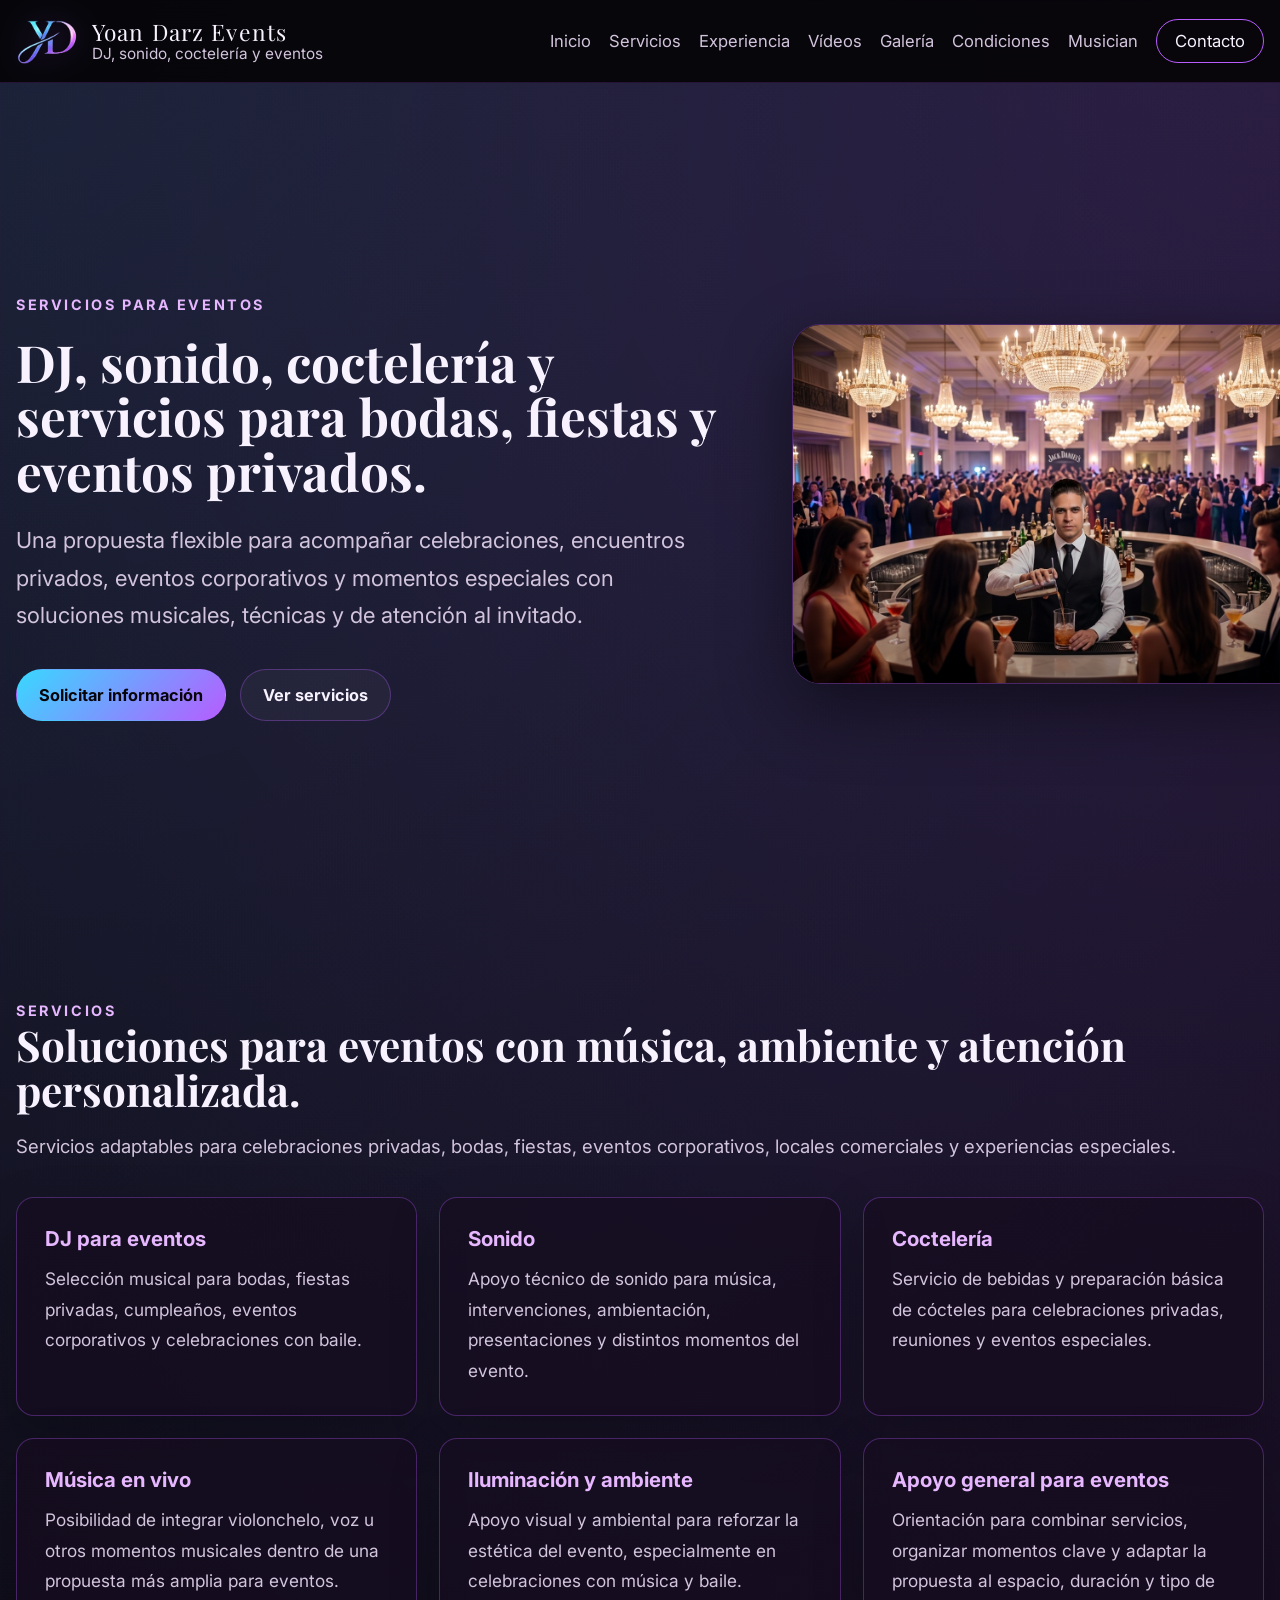
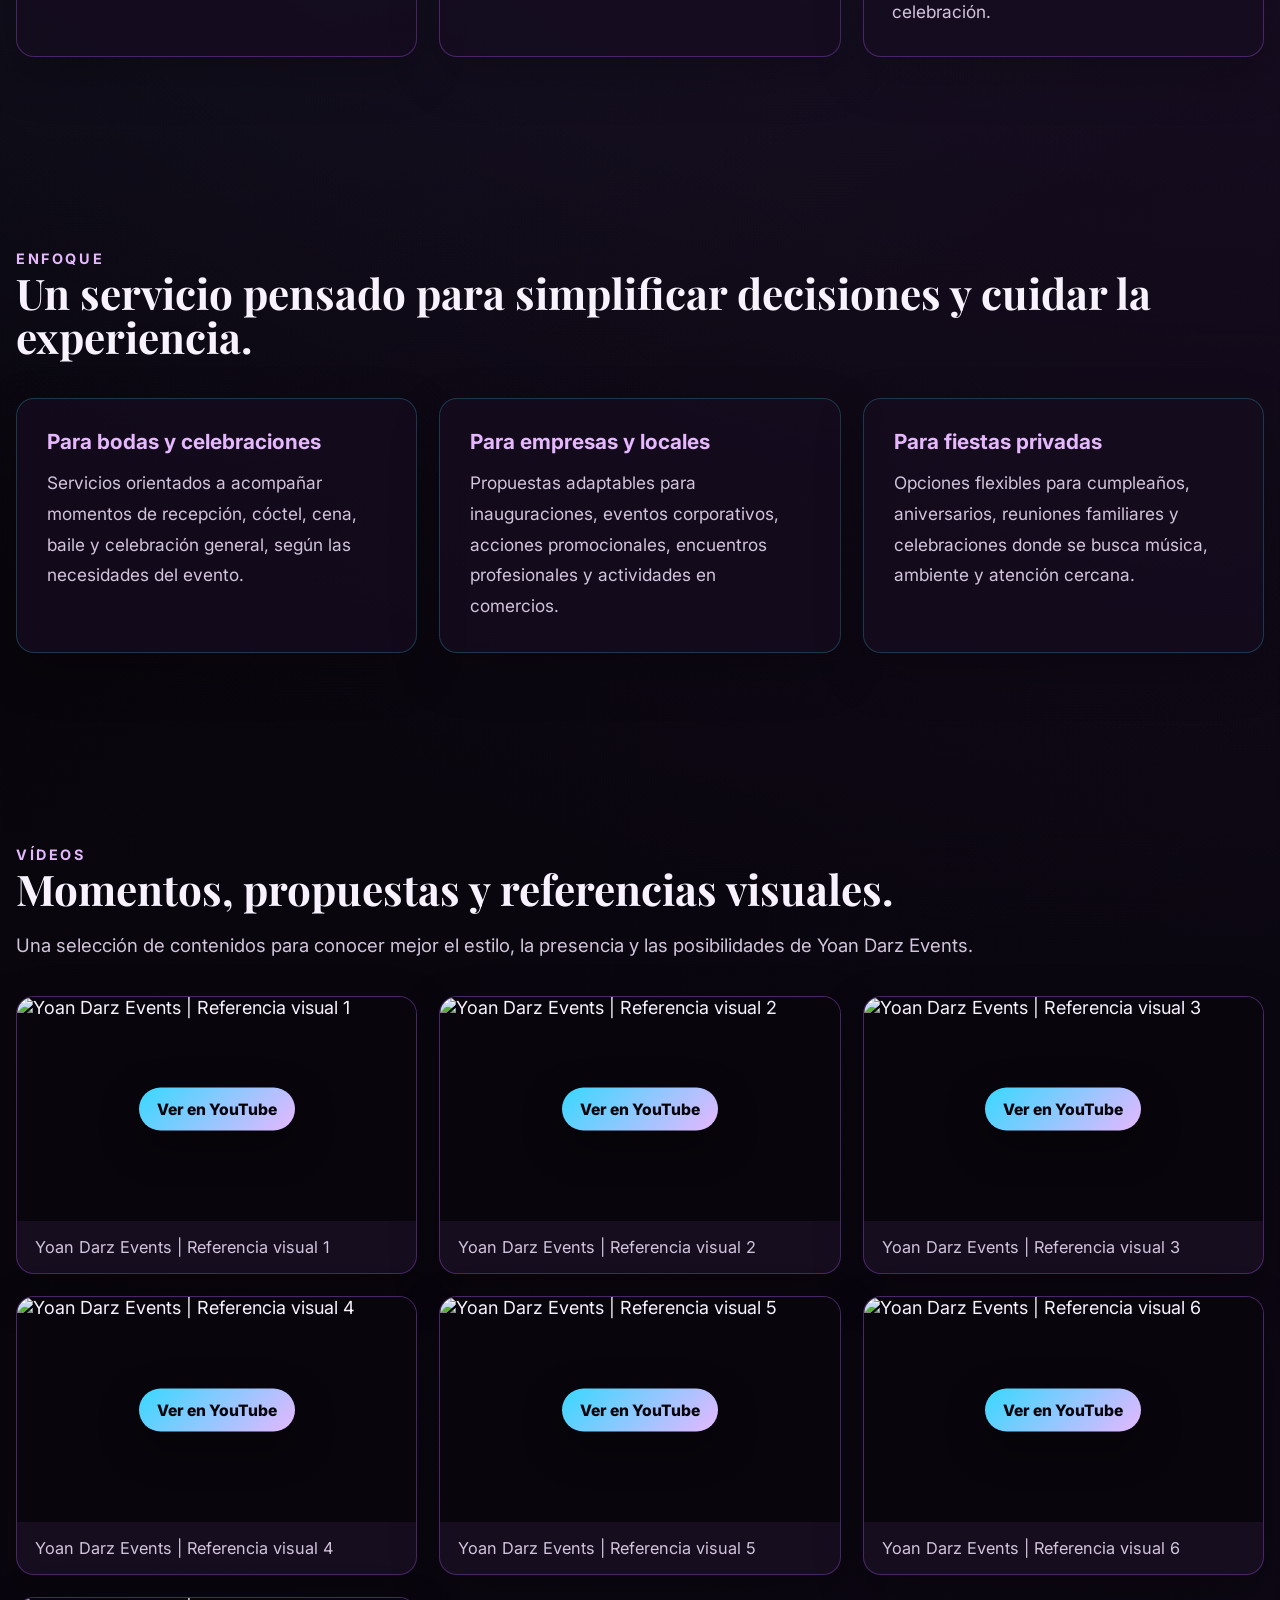
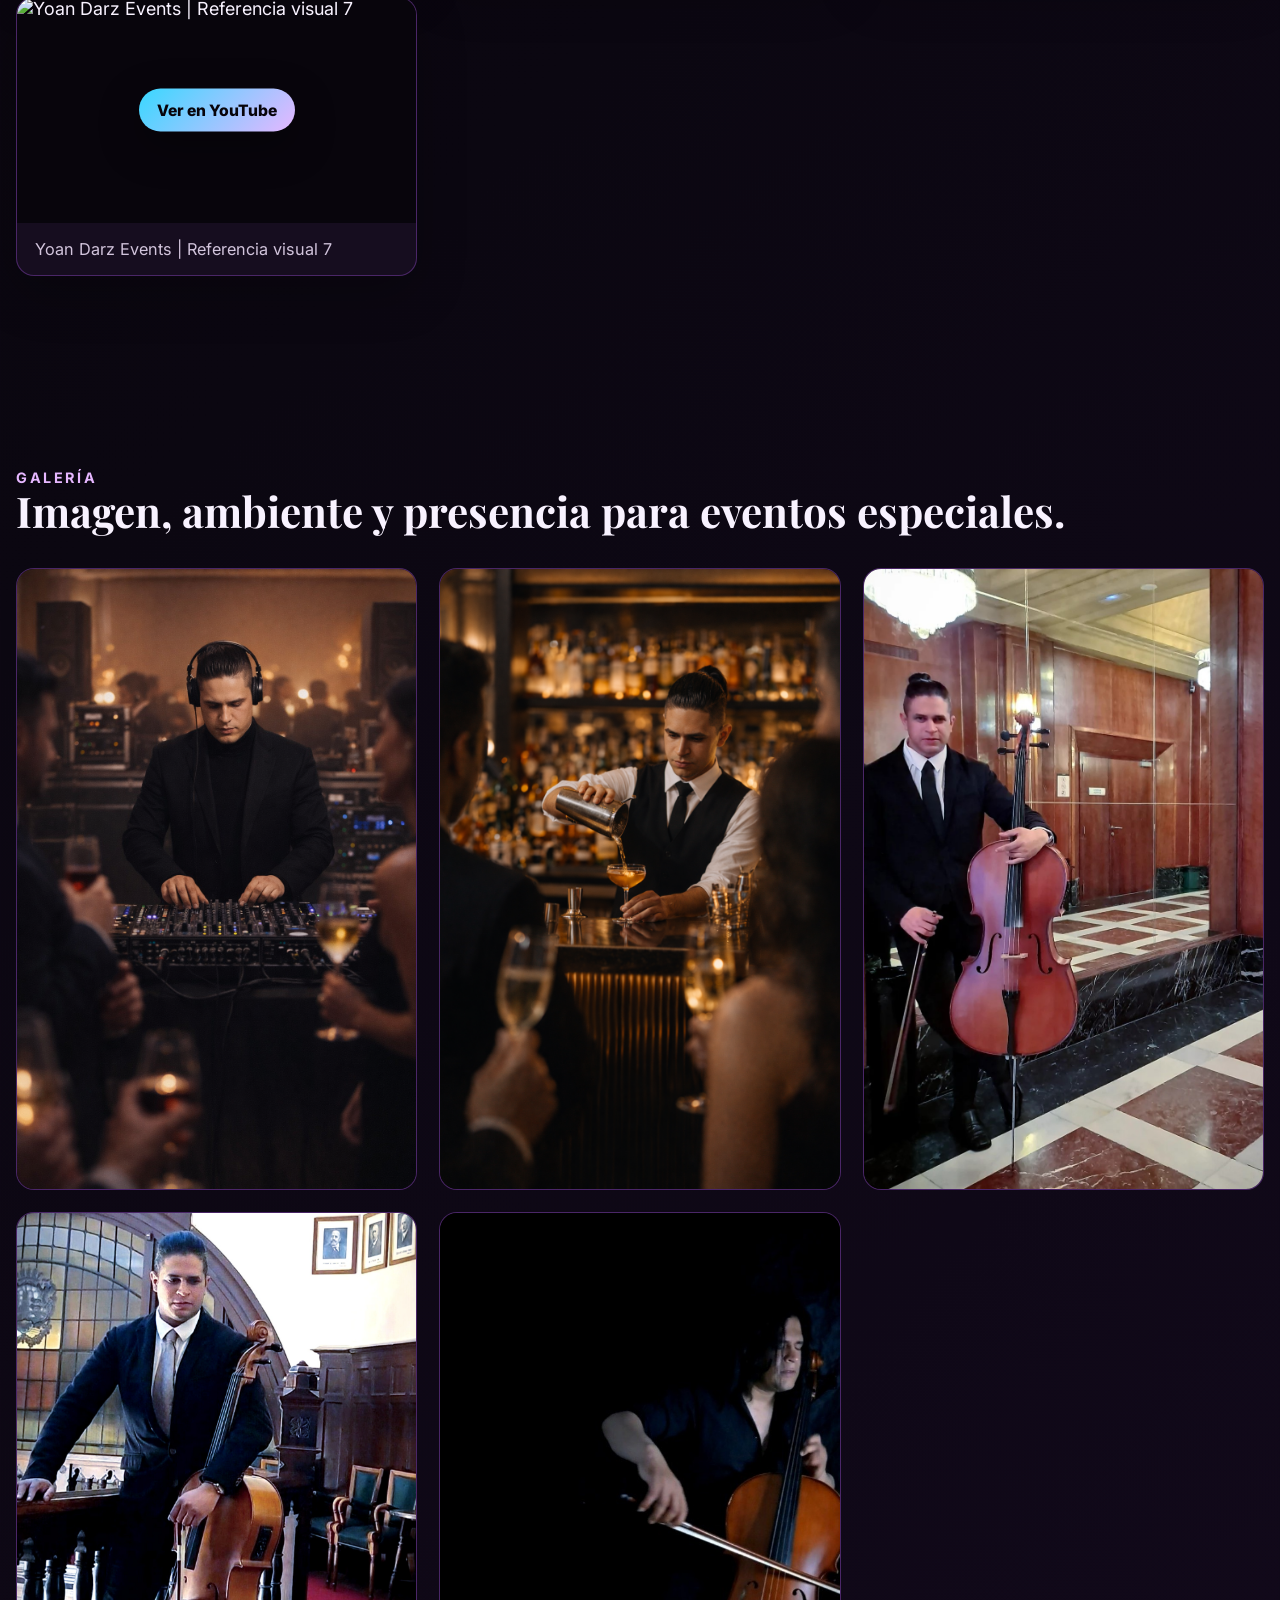
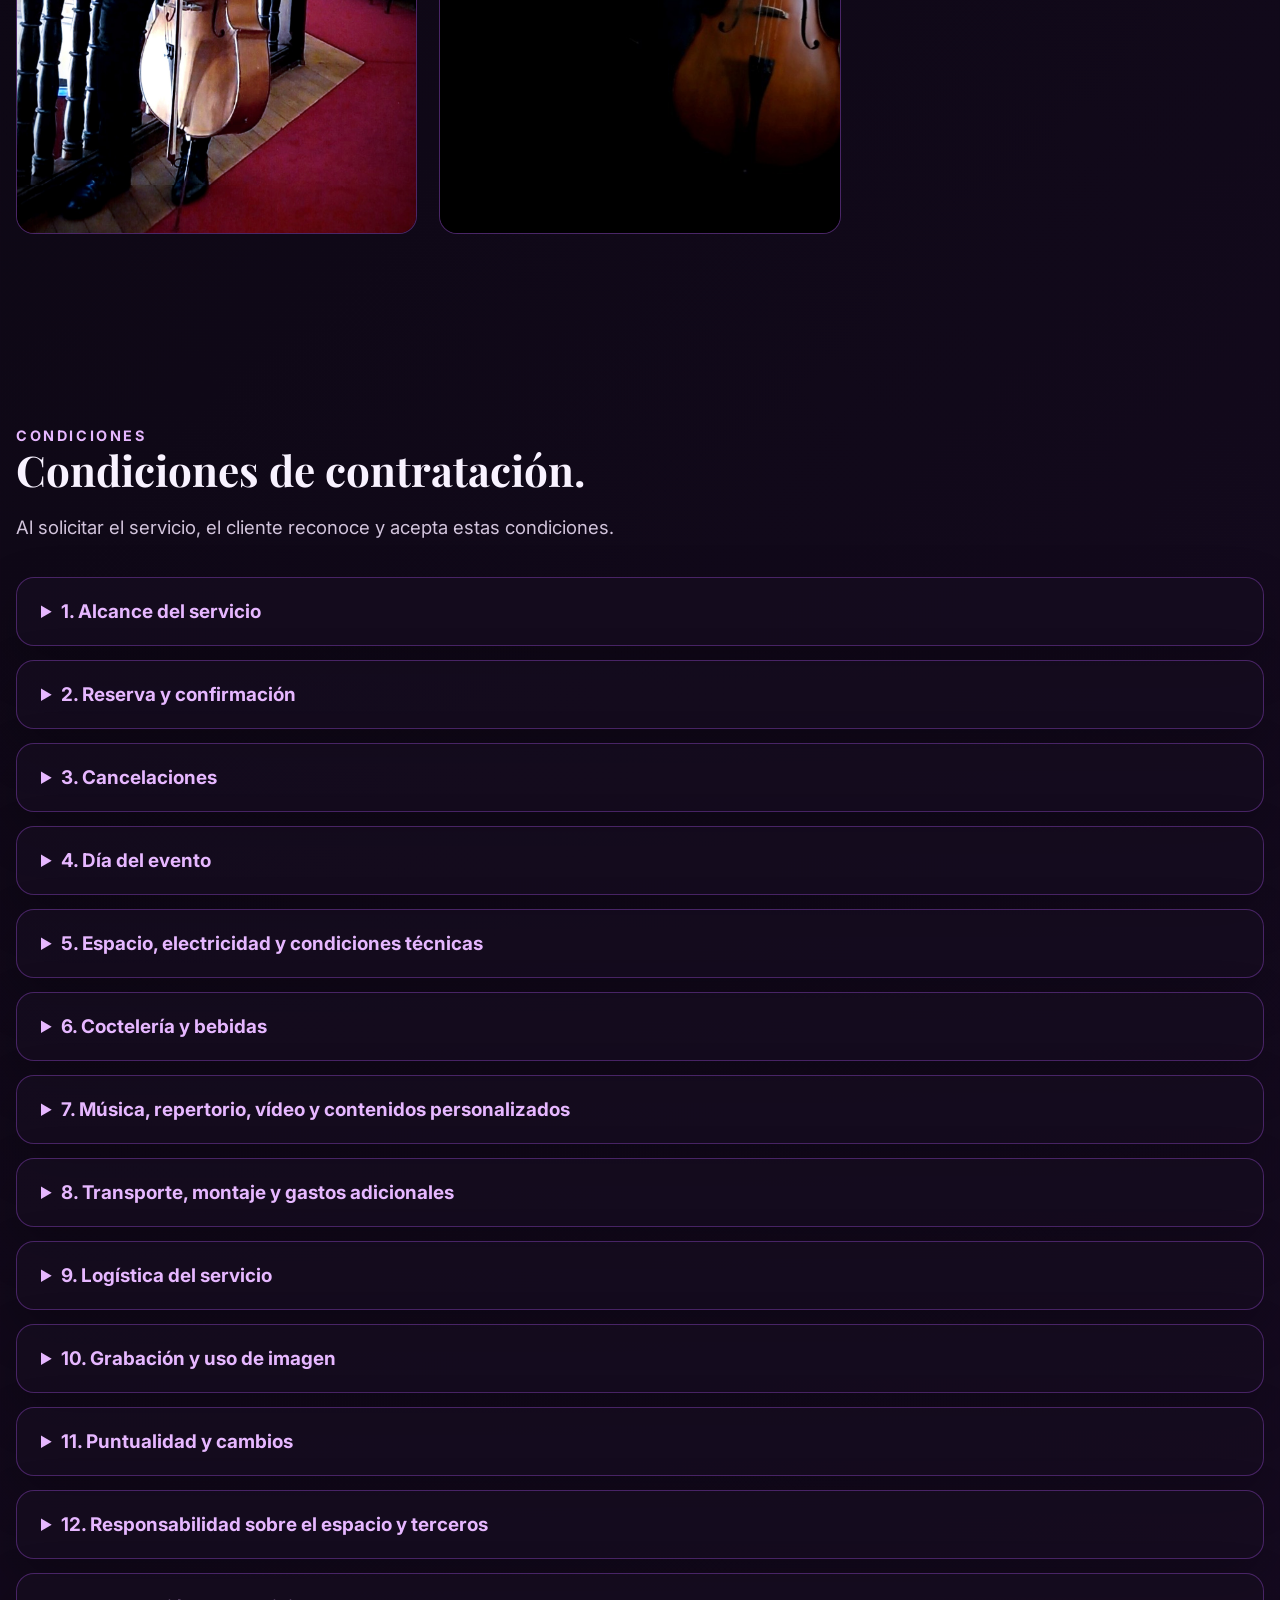
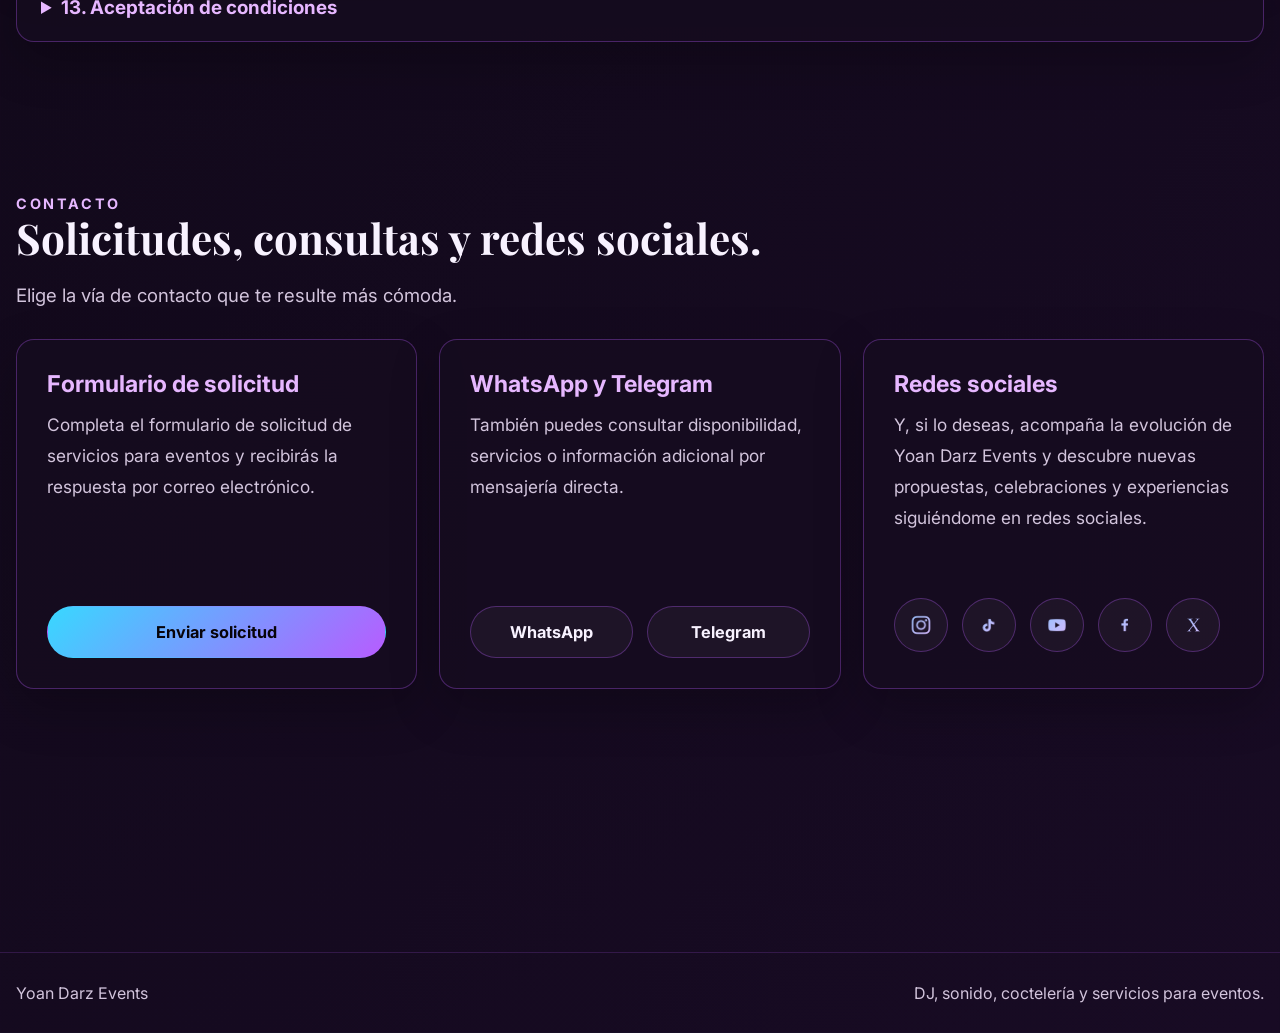
==== commit 00beceba: "Add files via upload" ====
--- a/events/index.html
+++ b/events/index.html
@@ -201,6 +201,7 @@
         <div class="section-header section-header-wide">
           <p class="kicker">Contacto</p>
           <h2 class="section-title">Solicitudes, consultas y redes sociales.</h2>
+          <p class="section-lead">Elige la vía de contacto que te resulte más cómoda.</p>
         </div>
 
         <div class="contact-grid">
--- a/assets/css/events.css
+++ b/assets/css/events.css
@@ -1,717 +1,768 @@
-:root {
-  --bg-main: #050406;
-  --bg-soft: #100915;
-  --bg-card: #160d1f;
-  --violet: #b75cff;
-  --violet-soft: #e6b7ff;
-  --cyan: #38d8ff;
-  --text-main: #f8f2ff;
-  --text-muted: #d2c4dc;
-  --border-soft: rgba(183, 92, 255, 0.32);
-  --border-cyan: rgba(56, 216, 255, 0.22);
-  --shadow-soft: 0 24px 70px rgba(0, 0, 0, 0.48);
-  --max-width: 1540px;
-  --radius-large: 28px;
-  --radius-medium: 18px;
-  --radius-small: 12px;
-  --header-height: 82px;
-  --anchor-offset: 70px;
-}
-
-* {
-  box-sizing: border-box;
-}
-
-html {
-  scroll-behavior: smooth;
-  scroll-padding-top: var(--anchor-offset);
-}
-
-body {
-  margin: 0;
-  font-family: "Inter", Arial, sans-serif;
-  background:
-    radial-gradient(circle at top right, rgba(183, 92, 255, 0.2), transparent 34%),
-    radial-gradient(circle at top left, rgba(56, 216, 255, 0.12), transparent 28%),
-    linear-gradient(135deg, #040305 0%, #0b0711 44%, #180b24 100%);
-  color: var(--text-main);
-  font-size: 18px;
-}
-
-body.menu-open {
-  overflow: hidden;
-}
-
-section {
-  scroll-margin-top: var(--anchor-offset);
-}
-
-#inicio {
-  scroll-margin-top: 0;
-}
-
-a {
-  color: inherit;
-  text-decoration: none;
-}
-
-img {
-  max-width: 100%;
-  display: block;
-}
-
-figure {
-  margin: 0;
-}
-
-button,
-input,
-select {
-  font: inherit;
-}
-
-.site-header {
-  position: sticky;
-  top: 0;
-  z-index: 50;
-  background: rgba(5, 4, 6, 0.9);
-  backdrop-filter: blur(18px);
-  border-bottom: 1px solid rgba(183, 92, 255, 0.18);
-}
-
-.header-inner {
-  width: min(var(--max-width), calc(100% - 32px));
-  margin: 0 auto;
-  min-height: var(--header-height);
-  display: flex;
-  align-items: center;
-  justify-content: space-between;
-  gap: 24px;
-}
-
-.brand-link {
-  display: flex;
-  align-items: center;
-  gap: 14px;
-}
-
-.brand-logo {
-  width: 62px;
-  height: 62px;
-  object-fit: contain;
-  filter: drop-shadow(0 0 18px rgba(183, 92, 255, 0.36));
-}
-
-.brand-text {
-  display: flex;
-  flex-direction: column;
-  line-height: 1.14;
-}
-
-.brand-name {
-  font-family: "Playfair Display", Georgia, serif;
-  font-size: 1.42rem;
-  letter-spacing: 0.05em;
-}
-
-.brand-subtitle {
-  font-size: 0.96rem;
-  color: var(--text-muted);
-}
-
-.main-nav {
-  display: flex;
-  align-items: center;
-  gap: 18px;
-  font-size: 1.04rem;
-  color: var(--text-muted);
-}
-
-.main-nav a {
-  transition: color 0.2s ease;
-  white-space: nowrap;
-}
-
-.main-nav a:hover {
-  color: var(--violet-soft);
-}
-
-.nav-cta {
-  padding: 11px 18px;
-  border: 1px solid var(--violet);
-  border-radius: 999px;
-  color: var(--text-main);
-}
-
-.menu-button {
-  display: none;
-  background: transparent;
-  border: 1px solid var(--border-soft);
-  color: var(--text-main);
-  border-radius: 999px;
-  padding: 10px 15px;
-  cursor: pointer;
-  font-size: 1rem;
-}
-
-.hero {
-  min-height: calc(100vh - var(--header-height));
-  display: grid;
-  align-items: center;
-  padding: 88px 0 64px;
-}
-
-.hero-inner {
-  width: min(var(--max-width), calc(100% - 32px));
-  margin: 0 auto;
-  display: grid;
-  grid-template-columns: minmax(700px, 1.1fr) minmax(540px, 0.9fr);
-  gap: 76px;
-  align-items: center;
-}
-
-.hero-content {
-  max-width: 940px;
-}
-
-.kicker {
-  color: var(--violet-soft);
-  text-transform: uppercase;
-  letter-spacing: 0.18em;
-  font-size: 0.9rem;
-  font-weight: 700;
-  line-height: 1.65;
-  margin: 0;
-  padding-top: 6px;
-}
-
-.hero h1,
-.section-title {
-  font-family: "Playfair Display", Georgia, serif;
-  margin: 0;
-  font-weight: 700;
-  line-height: 1.06;
-}
-
-.hero h1 {
-  margin-top: 18px;
-  font-size: clamp(2.75rem, 4vw, 4.85rem);
-  max-width: 980px;
-}
-
-.hero-lead {
-  margin: 24px 0 0;
-  color: var(--text-muted);
-  font-size: clamp(1.16rem, 2vw, 1.38rem);
-  line-height: 1.7;
-  max-width: 790px;
-}
-
-.hero-actions,
-.contact-actions {
-  display: flex;
-  flex-wrap: wrap;
-  gap: 14px;
-  margin-top: 34px;
-}
-
-.button {
-  display: inline-flex;
-  align-items: center;
-  justify-content: center;
-  min-height: 52px;
-  padding: 14px 22px;
-  border-radius: 999px;
-  border: 1px solid var(--border-soft);
-  background: rgba(255, 255, 255, 0.04);
-  color: var(--text-main);
-  font-weight: 700;
-  font-size: 1.02rem;
-  transition: transform 0.2s ease, border-color 0.2s ease, background 0.2s ease;
-}
-
-.button:hover {
-  transform: translateY(-2px);
-  border-color: var(--violet);
-  background: rgba(183, 92, 255, 0.12);
-}
-
-.button-primary {
-  background: linear-gradient(135deg, var(--cyan), var(--violet));
-  color: #07040a;
-  border-color: transparent;
-}
-
-.button-primary:hover {
-  background: linear-gradient(135deg, #79e8ff, var(--violet-soft));
-}
-
-.hero-card {
-  position: relative;
-  border: 1px solid var(--border-soft);
-  border-radius: var(--radius-large);
-  overflow: hidden;
-  box-shadow: var(--shadow-soft);
-  background: var(--bg-card);
-  width: 100%;
-  max-width: 790px;
-  justify-self: end;
-  margin: 0;
-}
-
-.hero-card img {
-  width: 100%;
-  height: auto;
-  object-fit: contain;
-  object-position: center center;
-  background: #08050c;
-}
-
-.hero-card::after {
-  content: "";
-  position: absolute;
-  inset: 0;
-  background: linear-gradient(180deg, transparent 45%, rgba(0, 0, 0, 0.35));
-  pointer-events: none;
-}
-
-.section {
-  padding: 92px 0;
-}
-
-.section-inner {
-  width: min(var(--max-width), calc(100% - 32px));
-  margin: 0 auto;
-}
-
-.section-header {
-  max-width: 1120px;
-  margin-bottom: 34px;
-}
-
-.section-header-wide {
-  max-width: 1320px;
-}
-
-.section-title {
-  font-size: clamp(2.05rem, 3.3vw, 3.25rem);
-}
-
-.section-lead {
-  margin: 18px 0 0;
-  color: var(--text-muted);
-  line-height: 1.75;
-  font-size: 1.16rem;
-}
-
-.services-grid,
-.gallery-grid,
-.video-grid,
-.contact-grid,
-.experience-grid {
-  display: grid;
-  gap: 22px;
-}
-
-.services-grid {
-  grid-template-columns: repeat(3, 1fr);
-}
-
-.card,
-.experience-panel,
-.contact-panel,
-.condition-item {
-  background: rgba(22, 13, 31, 0.74);
-  border: 1px solid var(--border-soft);
-  border-radius: var(--radius-medium);
-  box-shadow: 0 18px 50px rgba(0, 0, 0, 0.24);
-}
-
-.card {
-  padding: 28px;
-}
-
-.card h3,
-.experience-panel h3,
-.contact-panel h3 {
-  margin: 0;
-  color: var(--violet-soft);
-}
-
-.card h3 {
-  font-size: 1.28rem;
-}
-
-.card p,
-.experience-panel p,
-.contact-panel p,
-.condition-item p {
-  color: var(--text-muted);
-  line-height: 1.78;
-  font-size: 1.08rem;
-}
-
-.card p {
-  margin: 13px 0 0;
-}
-
-.experience-layout {
-  display: grid;
-  gap: 4px;
-}
-
-.experience-grid {
-  grid-template-columns: repeat(3, 1fr);
-}
-
-.experience-panel {
-  padding: 30px;
-  border-color: var(--border-cyan);
-}
-
-.experience-panel h3 {
-  font-size: 1.3rem;
-}
-
-.experience-panel p {
-  margin: 14px 0 0;
-}
-
-.video-grid {
-  grid-template-columns: repeat(3, 1fr);
-}
-
-.video-card {
-  border-radius: var(--radius-medium);
-  overflow: hidden;
-  border: 1px solid var(--border-soft);
-  background: var(--bg-card);
-  box-shadow: 0 18px 50px rgba(0, 0, 0, 0.24);
-}
-
-.video-card a {
-  display: block;
-}
-
-.video-thumb {
-  position: relative;
-  aspect-ratio: 16 / 9;
-  background: #08050c;
-  overflow: hidden;
-}
-
-.video-thumb img {
-  width: 100%;
-  height: 100%;
-  object-fit: cover;
-}
-
-.video-thumb::after {
-  content: "Ver en YouTube";
-  position: absolute;
-  left: 50%;
-  top: 50%;
-  transform: translate(-50%, -50%);
-  color: #07040a;
-  background: linear-gradient(135deg, var(--cyan), var(--violet-soft));
-  padding: 12px 18px;
-  border-radius: 999px;
-  font-weight: 800;
-  font-size: 0.98rem;
-  box-shadow: 0 14px 40px rgba(0, 0, 0, 0.36);
-}
-
-.video-title {
-  display: block;
-  padding: 16px 18px;
-  color: var(--text-muted);
-  font-size: 1.02rem;
-}
-
-.gallery-grid {
-  grid-template-columns: repeat(3, 1fr);
-}
-
-.gallery-item {
-  border-radius: var(--radius-medium);
-  overflow: hidden;
-  border: 1px solid var(--border-soft);
-  background: var(--bg-card);
-}
-
-.gallery-item img {
-  width: 100%;
-  height: 620px;
-  object-fit: cover;
-  object-position: center top;
-  transition: transform 0.35s ease;
-}
-
-.gallery-item:hover img {
-  transform: scale(1.04);
-}
-
-.conditions-list {
-  display: grid;
-  gap: 14px;
-}
-
-.condition-item {
-  overflow: hidden;
-}
-
-.condition-item summary {
-  cursor: pointer;
-  padding: 22px 24px;
-  color: var(--violet-soft);
-  font-weight: 700;
-  font-size: 1.18rem;
-}
-
-.condition-item p {
-  margin: 0;
-  padding: 0 24px 24px;
-}
-
-.contact-grid {
-  grid-template-columns: 1fr;
-}
-
-.contact-panel {
-  padding: 30px;
-  overflow: visible;
-}
-
-.contact-panel h3 {
-  margin-bottom: 12px;
-  font-size: 1.45rem;
-}
-
-.contact-panel p {
-  margin: 0;
-}
-
-.contact-actions {
-  margin-top: 24px;
-}
-
-.social-links {
-  display: flex;
-  flex-wrap: wrap;
-  gap: 14px;
-  margin-top: 22px;
-  padding-bottom: 6px;
-}
-
-.social-link {
-  width: 54px;
-  height: 54px;
-  flex: 0 0 54px;
-  display: inline-flex;
-  align-items: center;
-  justify-content: center;
-  border-radius: 999px;
-  border: 1px solid var(--border-soft);
-  background: rgba(255, 255, 255, 0.04);
-  transition: transform 0.2s ease, border-color 0.2s ease, background 0.2s ease;
-}
-
-.social-link:hover {
-  transform: translateY(-2px);
-  border-color: var(--violet);
-  background: rgba(183, 92, 255, 0.12);
-}
-
-.social-link img {
-  width: 28px;
-  height: 28px;
-  object-fit: contain;
-}
-
-.site-footer {
-  border-top: 1px solid rgba(183, 92, 255, 0.18);
-  padding: 30px 0;
-  color: var(--text-muted);
-}
-
-.footer-inner {
-  width: min(var(--max-width), calc(100% - 32px));
-  margin: 0 auto;
-  display: flex;
-  justify-content: space-between;
-  gap: 18px;
-  flex-wrap: wrap;
-  font-size: 1rem;
-}
-
-@media (max-width: 1260px) {
-  .hero-inner {
-    grid-template-columns: 1fr;
-    gap: 36px;
-  }
-
-  .hero-content {
-    max-width: 960px;
-  }
-
-  .hero h1 {
-    max-width: 960px;
-  }
-
-  .hero-card {
-    max-width: 100%;
-    width: 100%;
-    justify-self: center;
-    margin: 0 auto;
-  }
-}
-
-@media (max-width: 980px) {
-  :root {
-    --anchor-offset: 76px;
-  }
-
-  .main-nav {
-    position: fixed;
-    inset: var(--header-height) 16px auto 16px;
-    display: none;
-    flex-direction: column;
-    align-items: stretch;
-    gap: 0;
-    padding: 14px;
-    background: rgba(8, 5, 12, 0.97);
-    border: 1px solid var(--border-soft);
-    border-radius: var(--radius-medium);
-    box-shadow: var(--shadow-soft);
-  }
-
-  .main-nav.is-open {
-    display: flex;
-  }
-
-  .main-nav a {
-    padding: 14px;
-  }
-
-  .menu-button {
-    display: inline-flex;
-  }
-
-  .hero {
-    min-height: auto;
-    padding: 64px 0 52px;
-  }
-
-  .hero-content {
-    max-width: 100%;
-  }
-
-  .hero h1 {
-    max-width: 100%;
-    font-size: clamp(2.45rem, 8vw, 4rem);
-  }
-
-  .hero-lead {
-    max-width: 100%;
-  }
-
-  .services-grid,
-  .video-grid,
-  .gallery-grid,
-  .experience-grid {
-    grid-template-columns: repeat(2, 1fr);
-  }
-
-  .gallery-item img {
-    height: 560px;
-  }
-}
-
-@media (max-width: 640px) {
-  :root {
-    --anchor-offset: 78px;
-  }
-
-  body {
-    font-size: 17px;
-  }
-
-  .header-inner {
-    width: min(100% - 24px, var(--max-width));
-  }
-
-  .brand-logo {
-    width: 54px;
-    height: 54px;
-  }
-
-  .brand-name {
-    font-size: 1.18rem;
-  }
-
-  .brand-subtitle {
-    display: none;
-  }
-
-  .hero {
-    padding: 70px 0 52px;
-  }
-
-  .hero-inner,
-  .section-inner,
-  .footer-inner {
-    width: min(100% - 24px, var(--max-width));
-  }
-
-  .hero h1 {
-    font-size: clamp(2.15rem, 10vw, 3.25rem);
-    line-height: 1.08;
-  }
-
-  .kicker {
-    font-size: 0.82rem;
-    line-height: 1.7;
-    padding-top: 4px;
-  }
-
-  .hero-card {
-    width: 100%;
-    max-width: 100%;
-    justify-self: center;
-    margin: 0 auto;
-  }
-
-  .hero-card img {
-    width: 100%;
-    height: auto;
-    object-fit: contain;
-    object-position: center center;
-  }
-
-  .section {
-    padding: 68px 0;
-  }
-
-  .section-title {
-    font-size: clamp(2rem, 9vw, 3rem);
-  }
-
-  .services-grid,
-  .video-grid,
-  .gallery-grid,
-  .experience-grid {
-    grid-template-columns: 1fr;
-  }
-
-  .gallery-item img {
-    height: 520px;
-  }
-
-  .contact-actions {
-    flex-direction: column;
-  }
-
-  .button {
-    width: 100%;
-  }
+:root {
+  --bg-main: #050406;
+  --bg-soft: #100915;
+  --bg-card: #160d1f;
+  --violet: #b75cff;
+  --violet-soft: #e6b7ff;
+  --cyan: #38d8ff;
+  --text-main: #f8f2ff;
+  --text-muted: #d2c4dc;
+  --border-soft: rgba(183, 92, 255, 0.32);
+  --border-cyan: rgba(56, 216, 255, 0.22);
+  --shadow-soft: 0 24px 70px rgba(0, 0, 0, 0.48);
+  --max-width: 1540px;
+  --radius-large: 28px;
+  --radius-medium: 18px;
+  --radius-small: 12px;
+  --header-height: 82px;
+  --anchor-offset: 70px;
+}
+
+* {
+  box-sizing: border-box;
+}
+
+html {
+  scroll-behavior: smooth;
+  scroll-padding-top: var(--anchor-offset);
+}
+
+body {
+  margin: 0;
+  font-family: "Inter", Arial, sans-serif;
+  background:
+    radial-gradient(circle at top right, rgba(183, 92, 255, 0.2), transparent 34%),
+    radial-gradient(circle at top left, rgba(56, 216, 255, 0.12), transparent 28%),
+    linear-gradient(135deg, #040305 0%, #0b0711 44%, #180b24 100%);
+  color: var(--text-main);
+  font-size: 18px;
+}
+
+body.menu-open {
+  overflow: hidden;
+}
+
+section {
+  scroll-margin-top: var(--anchor-offset);
+}
+
+#inicio {
+  scroll-margin-top: 0;
+}
+
+#contacto {
+  min-height: calc(100vh - var(--header-height));
+  scroll-margin-top: calc(var(--header-height) + 16px);
+  padding-top: 52px;
+}
+
+#contacto .section-header {
+  margin-bottom: 28px;
+}
+
+a {
+  color: inherit;
+  text-decoration: none;
+}
+
+img {
+  max-width: 100%;
+  display: block;
+}
+
+figure {
+  margin: 0;
+}
+
+button,
+input,
+select {
+  font: inherit;
+}
+
+.site-header {
+  position: sticky;
+  top: 0;
+  z-index: 50;
+  background: rgba(5, 4, 6, 0.9);
+  backdrop-filter: blur(18px);
+  border-bottom: 1px solid rgba(183, 92, 255, 0.18);
+}
+
+.header-inner {
+  width: min(var(--max-width), calc(100% - 32px));
+  margin: 0 auto;
+  min-height: var(--header-height);
+  display: flex;
+  align-items: center;
+  justify-content: space-between;
+  gap: 24px;
+}
+
+.brand-link {
+  display: flex;
+  align-items: center;
+  gap: 14px;
+}
+
+.brand-logo {
+  width: 62px;
+  height: 62px;
+  object-fit: contain;
+  filter: drop-shadow(0 0 18px rgba(183, 92, 255, 0.36));
+}
+
+.brand-text {
+  display: flex;
+  flex-direction: column;
+  line-height: 1.14;
+}
+
+.brand-name {
+  font-family: "Playfair Display", Georgia, serif;
+  font-size: 1.42rem;
+  letter-spacing: 0.05em;
+}
+
+.brand-subtitle {
+  font-size: 0.96rem;
+  color: var(--text-muted);
+}
+
+.main-nav {
+  display: flex;
+  align-items: center;
+  gap: 18px;
+  font-size: 1.04rem;
+  color: var(--text-muted);
+}
+
+.main-nav a {
+  transition: color 0.2s ease;
+  white-space: nowrap;
+}
+
+.main-nav a:hover {
+  color: var(--violet-soft);
+}
+
+.nav-cta {
+  padding: 11px 18px;
+  border: 1px solid var(--violet);
+  border-radius: 999px;
+  color: var(--text-main);
+}
+
+.menu-button {
+  display: none;
+  background: transparent;
+  border: 1px solid var(--border-soft);
+  color: var(--text-main);
+  border-radius: 999px;
+  padding: 10px 15px;
+  cursor: pointer;
+  font-size: 1rem;
+}
+
+.hero {
+  min-height: calc(100vh - var(--header-height));
+  display: grid;
+  align-items: center;
+  padding: 88px 0 64px;
+}
+
+.hero-inner {
+  width: min(var(--max-width), calc(100% - 32px));
+  margin: 0 auto;
+  display: grid;
+  grid-template-columns: minmax(700px, 1.1fr) minmax(540px, 0.9fr);
+  gap: 76px;
+  align-items: center;
+}
+
+.hero-content {
+  max-width: 940px;
+}
+
+.kicker {
+  color: var(--violet-soft);
+  text-transform: uppercase;
+  letter-spacing: 0.18em;
+  font-size: 0.9rem;
+  font-weight: 700;
+  line-height: 1.65;
+  margin: 0;
+  padding-top: 6px;
+}
+
+.hero h1,
+.section-title {
+  font-family: "Playfair Display", Georgia, serif;
+  margin: 0;
+  font-weight: 700;
+  line-height: 1.06;
+}
+
+.hero h1 {
+  margin-top: 18px;
+  font-size: clamp(2.75rem, 4vw, 4.85rem);
+  max-width: 980px;
+}
+
+.hero-lead {
+  margin: 24px 0 0;
+  color: var(--text-muted);
+  font-size: clamp(1.16rem, 2vw, 1.38rem);
+  line-height: 1.7;
+  max-width: 790px;
+}
+
+.hero-actions,
+.contact-actions {
+  display: flex;
+  flex-wrap: wrap;
+  gap: 14px;
+  margin-top: 34px;
+}
+
+.button {
+  display: inline-flex;
+  align-items: center;
+  justify-content: center;
+  min-height: 52px;
+  padding: 14px 22px;
+  border-radius: 999px;
+  border: 1px solid var(--border-soft);
+  background: rgba(255, 255, 255, 0.04);
+  color: var(--text-main);
+  font-weight: 700;
+  font-size: 1.02rem;
+  transition: transform 0.2s ease, border-color 0.2s ease, background 0.2s ease;
+}
+
+.button:hover {
+  transform: translateY(-2px);
+  border-color: var(--violet);
+  background: rgba(183, 92, 255, 0.12);
+}
+
+.button-primary {
+  background: linear-gradient(135deg, var(--cyan), var(--violet));
+  color: #07040a;
+  border-color: transparent;
+}
+
+.button-primary:hover {
+  background: linear-gradient(135deg, #79e8ff, var(--violet-soft));
+}
+
+.hero-card {
+  position: relative;
+  border: 1px solid var(--border-soft);
+  border-radius: var(--radius-large);
+  overflow: hidden;
+  box-shadow: var(--shadow-soft);
+  background: var(--bg-card);
+  width: 100%;
+  max-width: 790px;
+  justify-self: end;
+  margin: 0;
+}
+
+.hero-card img {
+  width: 100%;
+  height: auto;
+  object-fit: contain;
+  object-position: center center;
+  background: #08050c;
+}
+
+.hero-card::after {
+  content: "";
+  position: absolute;
+  inset: 0;
+  background: linear-gradient(180deg, transparent 45%, rgba(0, 0, 0, 0.35));
+  pointer-events: none;
+}
+
+.section {
+  padding: 92px 0;
+}
+
+.section-inner {
+  width: min(var(--max-width), calc(100% - 32px));
+  margin: 0 auto;
+}
+
+.section-header {
+  max-width: 1120px;
+  margin-bottom: 34px;
+}
+
+.section-header-wide {
+  max-width: 1320px;
+}
+
+.section-title {
+  font-size: clamp(2.05rem, 3.3vw, 3.25rem);
+}
+
+.section-lead {
+  margin: 18px 0 0;
+  color: var(--text-muted);
+  line-height: 1.75;
+  font-size: 1.16rem;
+}
+
+.services-grid,
+.gallery-grid,
+.video-grid,
+.contact-grid,
+.experience-grid {
+  display: grid;
+  gap: 22px;
+}
+
+.services-grid {
+  grid-template-columns: repeat(3, 1fr);
+}
+
+.card,
+.experience-panel,
+.contact-panel,
+.condition-item {
+  background: rgba(22, 13, 31, 0.74);
+  border: 1px solid var(--border-soft);
+  border-radius: var(--radius-medium);
+  box-shadow: 0 18px 50px rgba(0, 0, 0, 0.24);
+}
+
+.card {
+  padding: 28px;
+}
+
+.card h3,
+.experience-panel h3,
+.contact-panel h3 {
+  margin: 0;
+  color: var(--violet-soft);
+}
+
+.card h3 {
+  font-size: 1.28rem;
+}
+
+.card p,
+.experience-panel p,
+.contact-panel p,
+.condition-item p {
+  color: var(--text-muted);
+  line-height: 1.78;
+  font-size: 1.08rem;
+}
+
+.card p {
+  margin: 13px 0 0;
+}
+
+.experience-layout {
+  display: grid;
+  gap: 4px;
+}
+
+.experience-grid {
+  grid-template-columns: repeat(3, 1fr);
+}
+
+.experience-panel {
+  padding: 30px;
+  border-color: var(--border-cyan);
+}
+
+.experience-panel h3 {
+  font-size: 1.3rem;
+}
+
+.experience-panel p {
+  margin: 14px 0 0;
+}
+
+.video-grid {
+  grid-template-columns: repeat(3, 1fr);
+}
+
+.video-card {
+  border-radius: var(--radius-medium);
+  overflow: hidden;
+  border: 1px solid var(--border-soft);
+  background: var(--bg-card);
+  box-shadow: 0 18px 50px rgba(0, 0, 0, 0.24);
+}
+
+.video-card a {
+  display: block;
+}
+
+.video-thumb {
+  position: relative;
+  aspect-ratio: 16 / 9;
+  background: #08050c;
+  overflow: hidden;
+}
+
+.video-thumb img {
+  width: 100%;
+  height: 100%;
+  object-fit: cover;
+}
+
+.video-thumb::after {
+  content: "Ver en YouTube";
+  position: absolute;
+  left: 50%;
+  top: 50%;
+  transform: translate(-50%, -50%);
+  color: #07040a;
+  background: linear-gradient(135deg, var(--cyan), var(--violet-soft));
+  padding: 12px 18px;
+  border-radius: 999px;
+  font-weight: 800;
+  font-size: 0.98rem;
+  box-shadow: 0 14px 40px rgba(0, 0, 0, 0.36);
+}
+
+.video-title {
+  display: block;
+  padding: 16px 18px;
+  color: var(--text-muted);
+  font-size: 1.02rem;
+}
+
+.gallery-grid {
+  grid-template-columns: repeat(3, 1fr);
+}
+
+.gallery-item {
+  border-radius: var(--radius-medium);
+  overflow: hidden;
+  border: 1px solid var(--border-soft);
+  background: var(--bg-card);
+}
+
+.gallery-item img {
+  width: 100%;
+  height: 620px;
+  object-fit: cover;
+  object-position: center top;
+  transition: transform 0.35s ease;
+}
+
+.gallery-item:hover img {
+  transform: scale(1.04);
+}
+
+.conditions-list {
+  display: grid;
+  gap: 14px;
+}
+
+.condition-item {
+  overflow: hidden;
+}
+
+.condition-item summary {
+  cursor: pointer;
+  padding: 22px 24px;
+  color: var(--violet-soft);
+  font-weight: 700;
+  font-size: 1.18rem;
+}
+
+.condition-item p {
+  margin: 0;
+  padding: 0 24px 24px;
+}
+
+.contact-grid {
+  grid-template-columns: repeat(3, minmax(0, 1fr));
+  align-items: stretch;
+}
+
+.contact-panel {
+  display: flex;
+  flex-direction: column;
+  min-height: 350px;
+  height: 100%;
+  padding: 30px;
+  overflow: visible;
+}
+
+.contact-panel h3 {
+  margin-bottom: 12px;
+  font-size: 1.45rem;
+}
+
+.contact-panel p {
+  margin: 0;
+}
+
+.contact-panel .contact-actions {
+  display: grid;
+  grid-template-columns: repeat(auto-fit, minmax(140px, 1fr));
+  width: 100%;
+  margin-top: auto;
+  padding-top: 28px;
+}
+
+.contact-panel .button {
+  width: 100%;
+}
+
+.social-links {
+  display: flex;
+  flex-wrap: wrap;
+  gap: 14px;
+  margin-top: auto;
+  padding-top: 28px;
+  padding-bottom: 6px;
+}
+
+.social-link {
+  width: 54px;
+  height: 54px;
+  flex: 0 0 54px;
+  display: inline-flex;
+  align-items: center;
+  justify-content: center;
+  border-radius: 999px;
+  border: 1px solid var(--border-soft);
+  background: rgba(255, 255, 255, 0.04);
+  transition: transform 0.2s ease, border-color 0.2s ease, background 0.2s ease;
+}
+
+.social-link:hover {
+  transform: translateY(-2px);
+  border-color: var(--violet);
+  background: rgba(183, 92, 255, 0.12);
+}
+
+.social-link img {
+  width: 28px;
+  height: 28px;
+  object-fit: contain;
+}
+
+.site-footer {
+  border-top: 1px solid rgba(183, 92, 255, 0.18);
+  padding: 30px 0;
+  color: var(--text-muted);
+}
+
+.footer-inner {
+  width: min(var(--max-width), calc(100% - 32px));
+  margin: 0 auto;
+  display: flex;
+  justify-content: space-between;
+  gap: 18px;
+  flex-wrap: wrap;
+  font-size: 1rem;
+}
+
+@media (max-width: 1260px) {
+  .hero-inner {
+    grid-template-columns: 1fr;
+    gap: 36px;
+  }
+
+  .hero-content {
+    max-width: 960px;
+  }
+
+  .hero h1 {
+    max-width: 960px;
+  }
+
+  .hero-card {
+    max-width: 100%;
+    width: 100%;
+    justify-self: center;
+    margin: 0 auto;
+  }
+}
+
+@media (max-width: 980px) {
+  .contact-grid {
+    grid-template-columns: 1fr;
+  }
+
+  .contact-panel {
+    min-height: 0;
+  }
+
+  :root {
+    --anchor-offset: 76px;
+  }
+
+  .main-nav {
+    position: fixed;
+    inset: var(--header-height) 16px auto 16px;
+    display: none;
+    flex-direction: column;
+    align-items: stretch;
+    gap: 0;
+    padding: 14px;
+    background: rgba(8, 5, 12, 0.97);
+    border: 1px solid var(--border-soft);
+    border-radius: var(--radius-medium);
+    box-shadow: var(--shadow-soft);
+  }
+
+  .main-nav.is-open {
+    display: flex;
+  }
+
+  .main-nav a {
+    padding: 14px;
+  }
+
+  .menu-button {
+    display: inline-flex;
+  }
+
+  .hero {
+    min-height: auto;
+    padding: 64px 0 52px;
+  }
+
+  .hero-content {
+    max-width: 100%;
+  }
+
+  .hero h1 {
+    max-width: 100%;
+    font-size: clamp(2.45rem, 8vw, 4rem);
+  }
+
+  .hero-lead {
+    max-width: 100%;
+  }
+
+  .services-grid,
+  .video-grid,
+  .gallery-grid,
+  .experience-grid {
+    grid-template-columns: repeat(2, 1fr);
+  }
+
+  .gallery-item img {
+    height: 560px;
+  }
+}
+
+@media (max-width: 640px) {
+  :root {
+    --anchor-offset: 78px;
+  }
+
+  body {
+    font-size: 17px;
+  }
+
+  .header-inner {
+    width: min(100% - 24px, var(--max-width));
+  }
+
+  .brand-logo {
+    width: 54px;
+    height: 54px;
+  }
+
+  .brand-name {
+    font-size: 1.18rem;
+  }
+
+  .brand-subtitle {
+    display: none;
+  }
+
+  .hero {
+    padding: 70px 0 52px;
+  }
+
+  .hero-inner,
+  .section-inner,
+  .footer-inner {
+    width: min(100% - 24px, var(--max-width));
+  }
+
+  .hero h1 {
+    font-size: clamp(2.15rem, 10vw, 3.25rem);
+    line-height: 1.08;
+  }
+
+  .kicker {
+    font-size: 0.82rem;
+    line-height: 1.7;
+    padding-top: 4px;
+  }
+
+  .hero-card {
+    width: 100%;
+    max-width: 100%;
+    justify-self: center;
+    margin: 0 auto;
+  }
+
+  .hero-card img {
+    width: 100%;
+    height: auto;
+    object-fit: contain;
+    object-position: center center;
+  }
+
+  .section {
+    padding: 68px 0;
+  }
+
+  #contacto {
+    min-height: 0;
+    scroll-margin-top: calc(var(--header-height) + 10px);
+    padding-top: 44px;
+  }
+
+  #contacto .section-header {
+    margin-bottom: 24px;
+  }
+
+  .contact-grid {
+    gap: 18px;
+  }
+
+  .contact-panel {
+    min-height: 0;
+    padding: 24px;
+  }
+
+  .section-title {
+    font-size: clamp(2rem, 9vw, 3rem);
+  }
+
+  .services-grid,
+  .video-grid,
+  .gallery-grid,
+  .experience-grid {
+    grid-template-columns: 1fr;
+  }
+
+  .gallery-item img {
+    height: 520px;
+  }
+
+  .contact-actions {
+    flex-direction: column;
+  }
+
+  .button {
+    width: 100%;
+  }
 }
